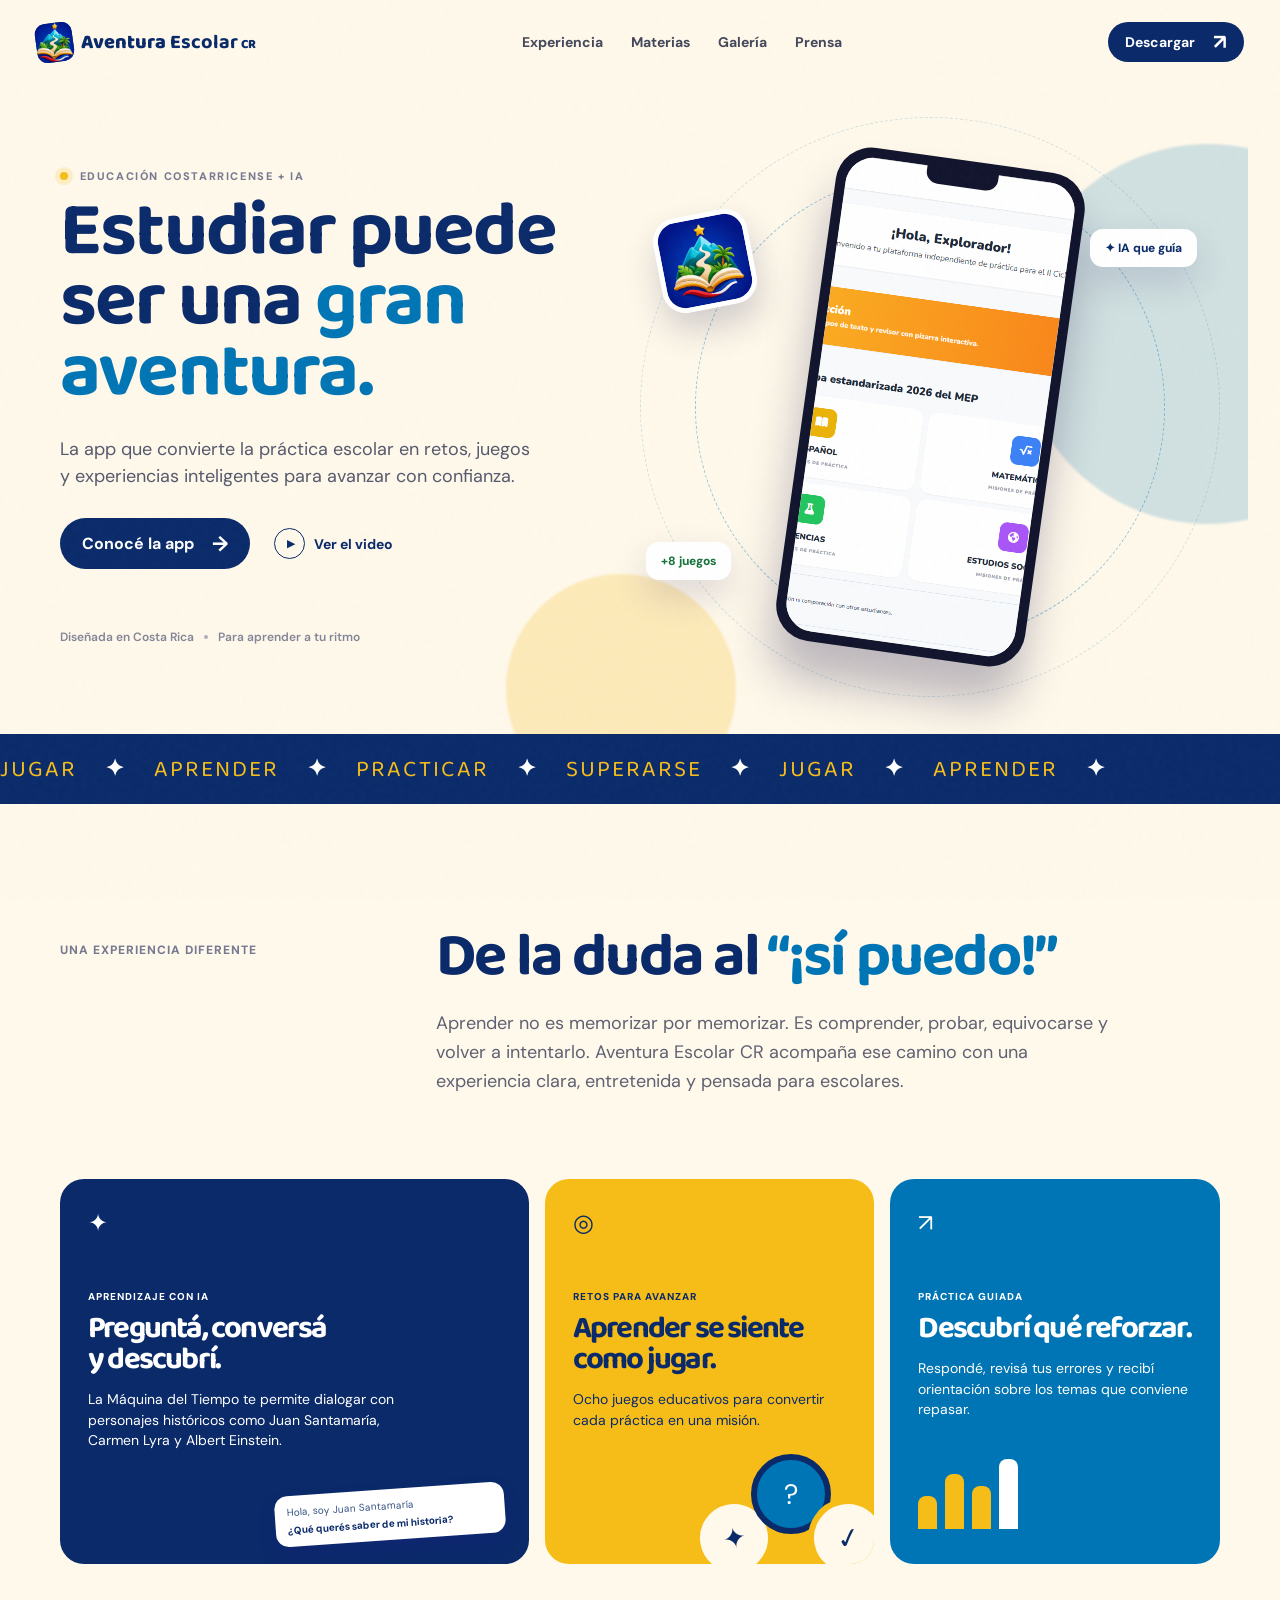
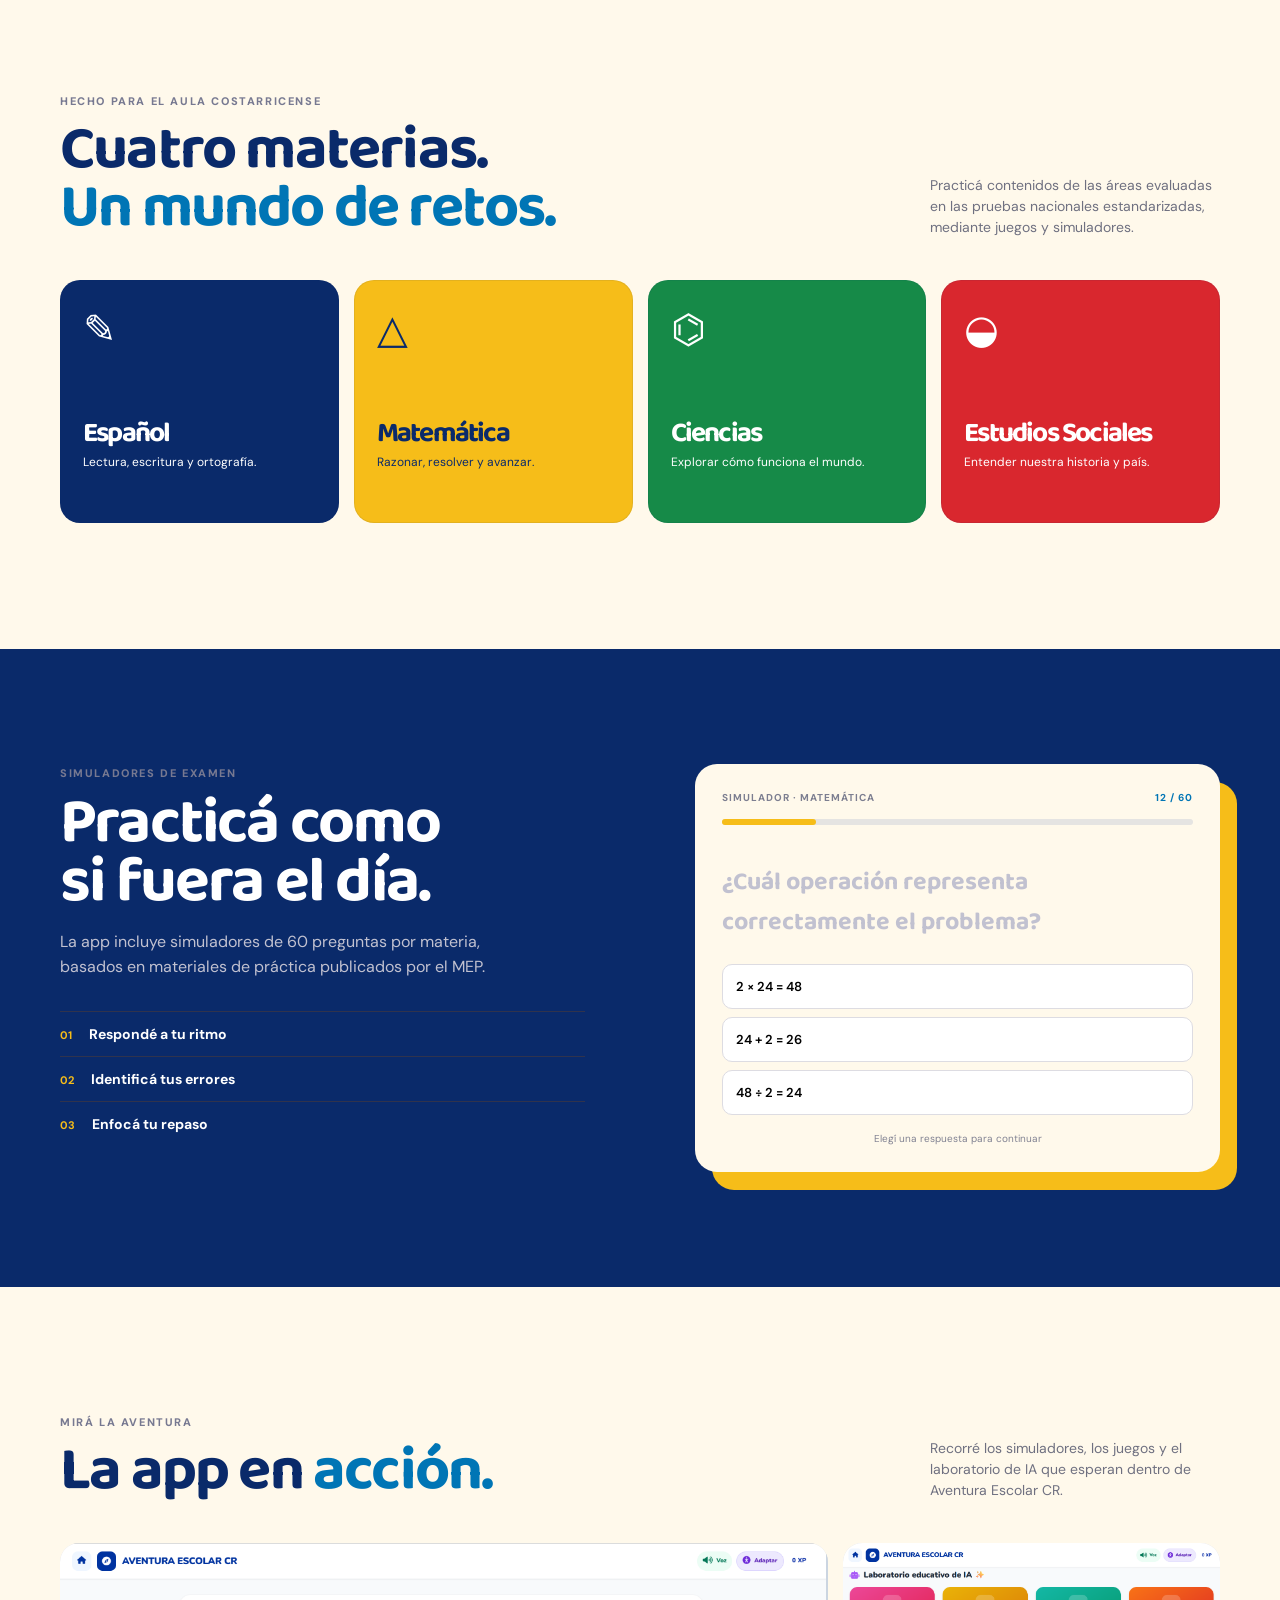
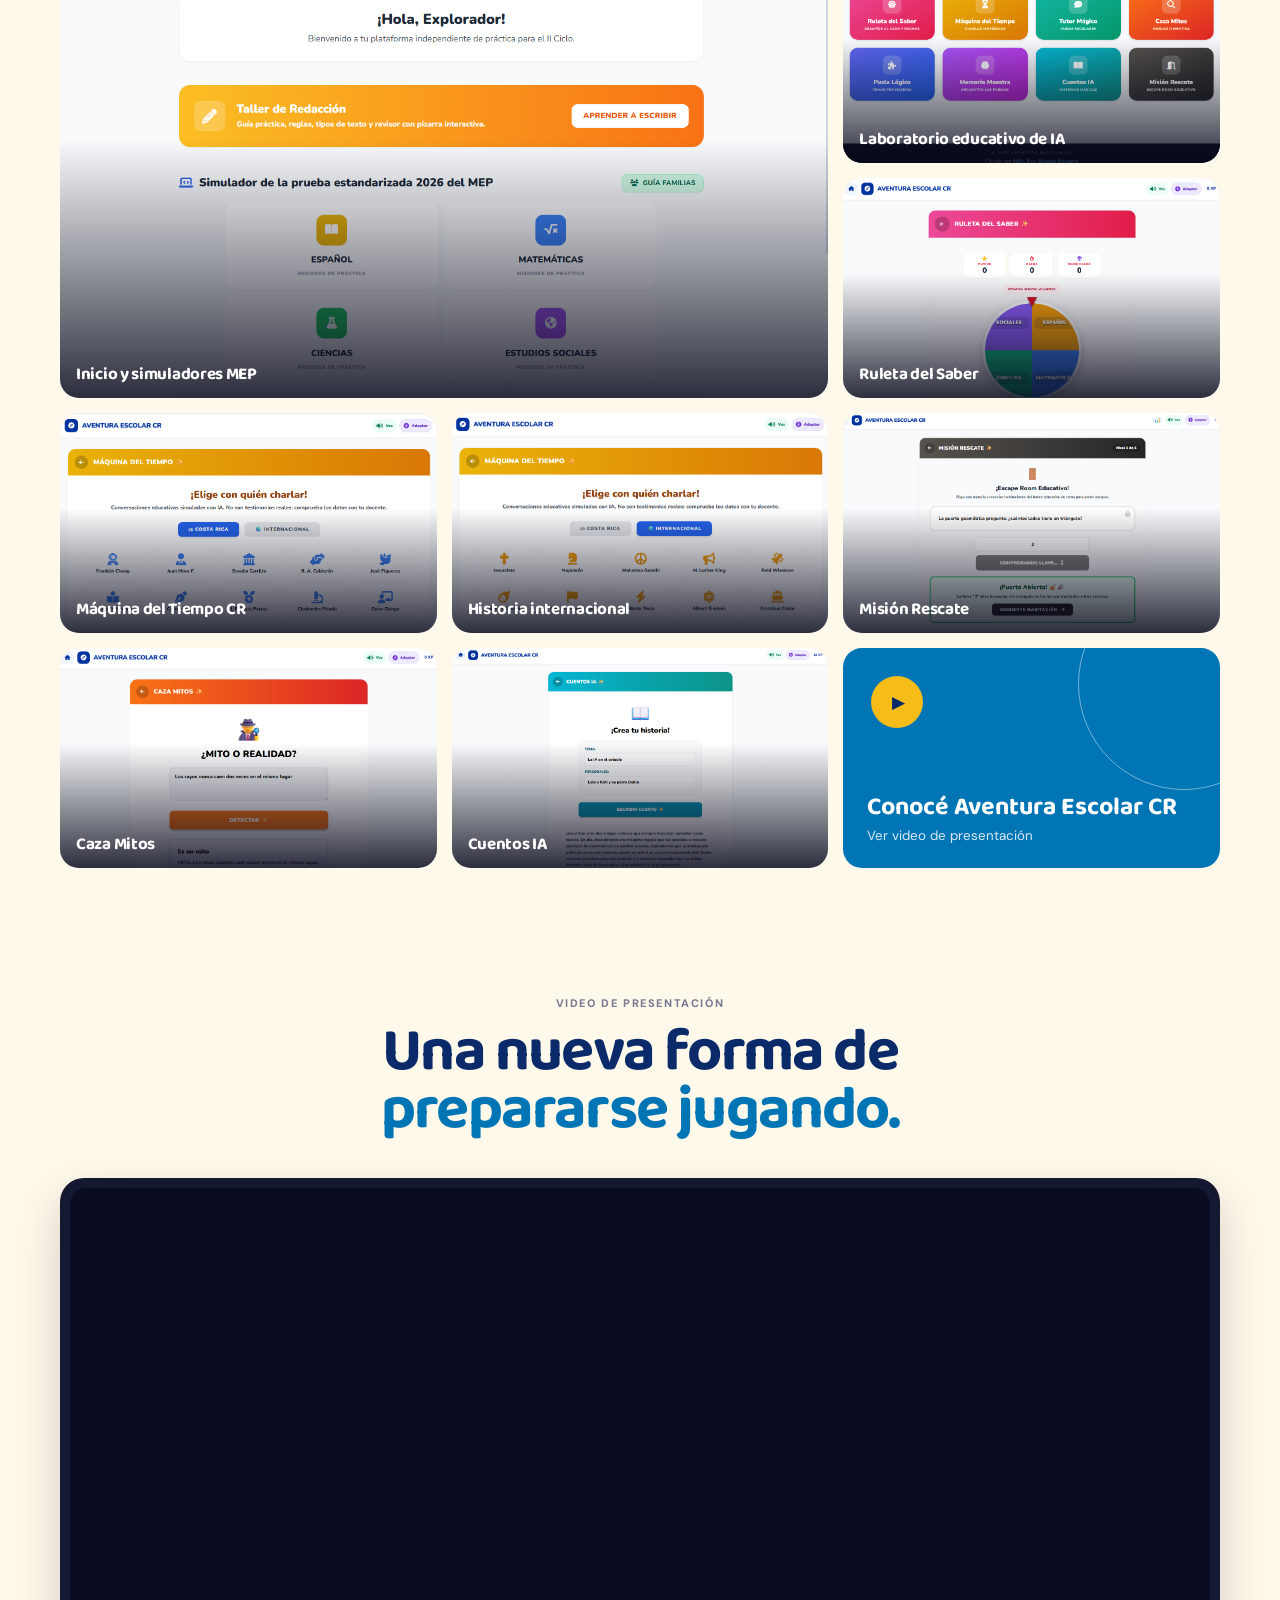
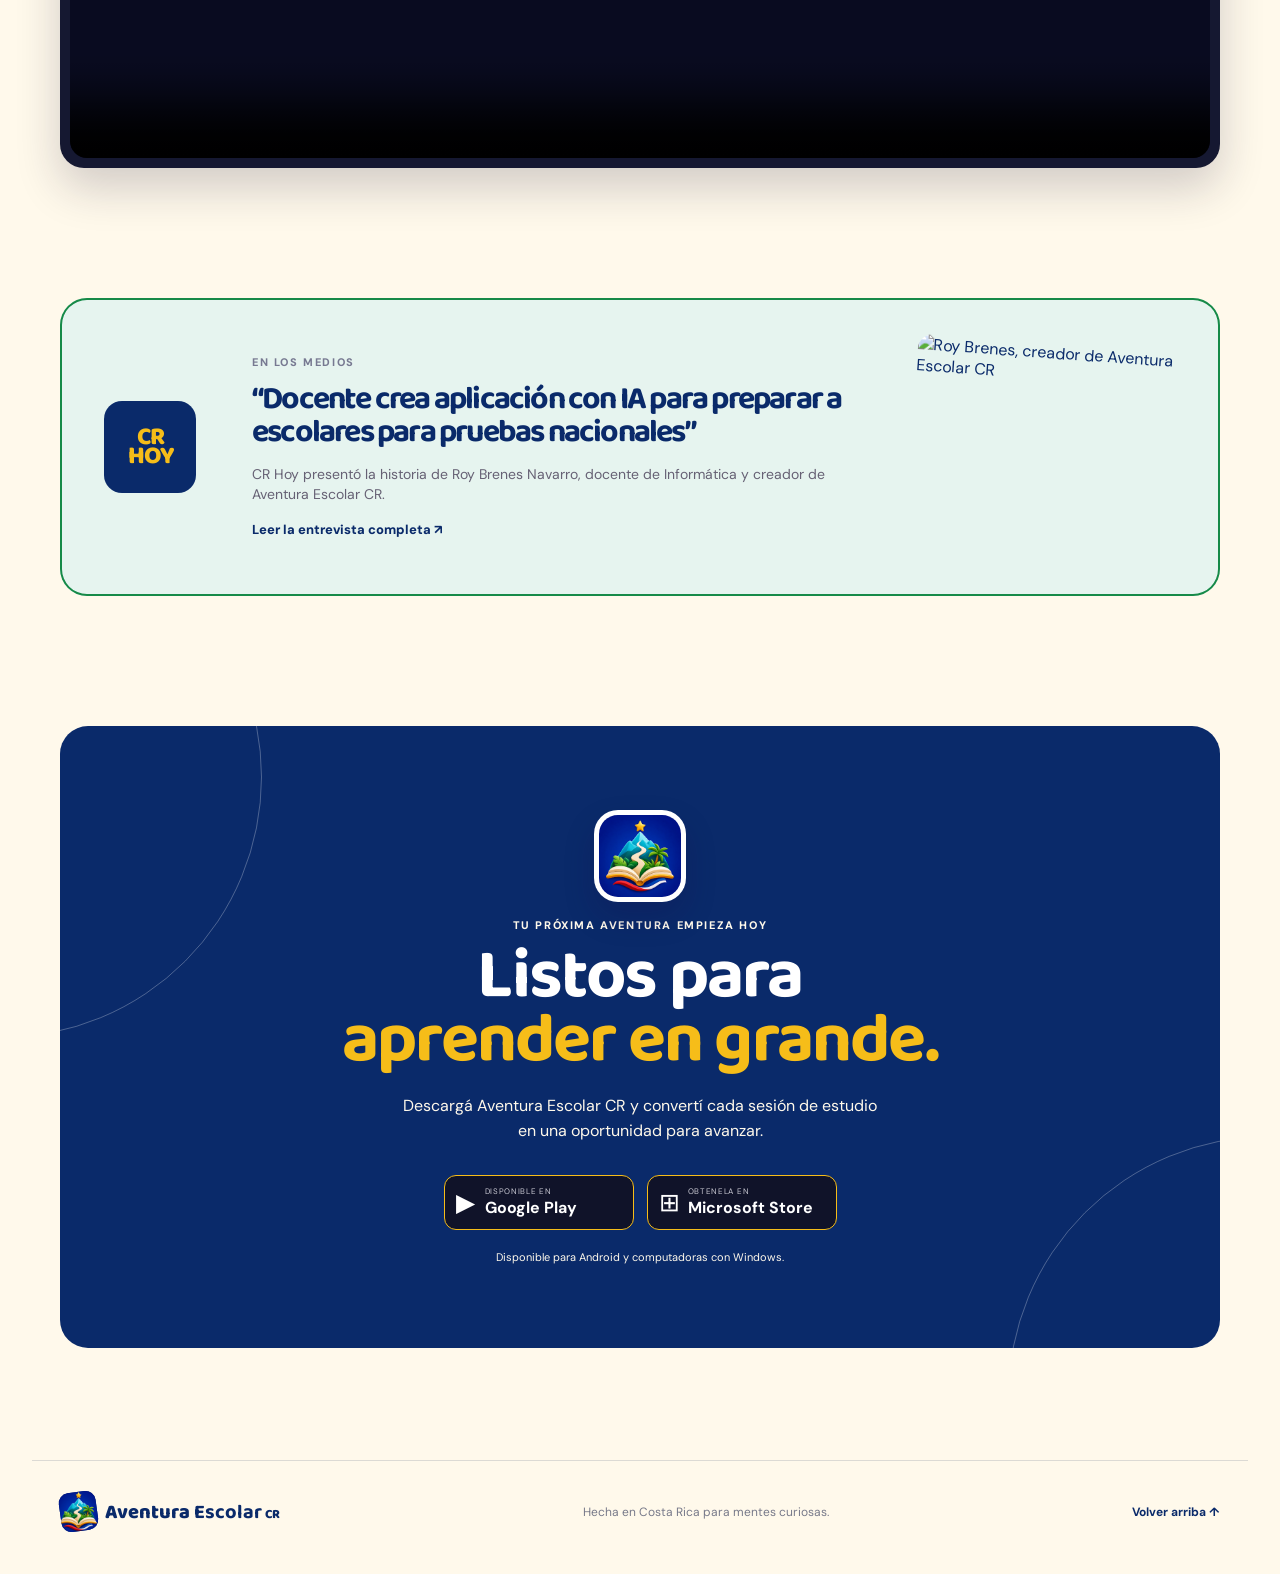
==== index.html @ 4300de04 "Publish site from repository root" ====
<!doctype html>
<html lang="es">
<head>
  <meta charset="UTF-8" />
  <meta name="viewport" content="width=device-width, initial-scale=1.0" />
  <meta name="theme-color" content="#080b20" />
  <meta name="description" content="Aventura Escolar CR: juegos, simuladores e inteligencia artificial para aprender y prepararse para las pruebas nacionales." />
  <meta name="robots" content="index, follow, max-image-preview:large" />
  <link rel="canonical" href="https://aventuraapp.github.io/Aventura-Escolar-CR/" />
  <meta property="og:type" content="website" />
  <meta property="og:url" content="https://aventuraapp.github.io/Aventura-Escolar-CR/" />
  <meta property="og:title" content="Aventura Escolar CR | Aprende. Juega. Avanza." />
  <meta property="og:description" content="Juegos, simuladores e inteligencia artificial para aprender a tu ritmo." />
  <meta property="og:image" content="https://aventuraapp.github.io/Aventura-Escolar-CR/assets/brand/logo-oficial.jpeg" />
  <meta name="twitter:card" content="summary_large_image" />
  <meta name="twitter:title" content="Aventura Escolar CR | Aprende. Juega. Avanza." />
  <meta name="twitter:description" content="Juegos, simuladores e inteligencia artificial para aprender a tu ritmo." />
  <meta name="twitter:image" content="https://aventuraapp.github.io/Aventura-Escolar-CR/assets/brand/logo-oficial.jpeg" />
  <title>Aventura Escolar CR | Aprende. Juega. Avanza.</title>
  <link rel="preconnect" href="https://fonts.googleapis.com" />
  <link rel="preconnect" href="https://fonts.gstatic.com" crossorigin />
  <link href="https://fonts.googleapis.com/css2?family=Baloo+2:wght@500;600;700;800&family=DM+Sans:wght@400;500;600;700&display=swap" rel="stylesheet" />
  <link rel="stylesheet" href="styles.css" />
  <link rel="stylesheet" href="screenshots.css" />
  <link rel="stylesheet" href="brand.css" />
  <link rel="stylesheet" href="palette.css" />
  <link rel="icon" type="image/webp" href="assets/brand/logo-mark.webp" />
  <script type="application/ld+json">
    {"@context":"https://schema.org","@type":"SoftwareApplication","name":"Aventura Escolar CR","url":"https://aventuraapp.github.io/Aventura-Escolar-CR/","applicationCategory":"EducationalApplication","operatingSystem":"Android, Windows","description":"Aplicación educativa costarricense con juegos, simuladores e inteligencia artificial para practicar contenidos escolares.","image":"https://aventuraapp.github.io/Aventura-Escolar-CR/assets/brand/logo-oficial.jpeg","downloadUrl":["https://play.google.com/store/apps/details?id=com.roybrenes.aventuraescolarcr&pcampaignid=web_share","https://apps.microsoft.com/detail/9NPBS3L33JNR?hl=es-cr&gl=CR&ocid=pdpshare"],"creator":{"@type":"Person","name":"Roy Brenes Navarro"}}
  </script>
</head>
<body>
  <div class="noise"></div>
  <header class="site-header">
    <a class="brand" href="#inicio" aria-label="Aventura Escolar CR, inicio">
      <span class="brand-mark"><img src="assets/brand/logo-mark.webp" alt=""></span><span>Aventura <b>Escolar</b><i>CR</i></span>
    </a>
    <nav aria-label="Navegación principal">
      <a href="#como-funciona">Experiencia</a>
      <a href="#materias">Materias</a>
      <a href="#galeria">Galería</a>
      <a href="#prensa">Prensa</a>
    </nav>
    <a class="button button-small" href="#descargar">Descargar <span>↗</span></a>
  </header>

  <main id="inicio">
    <section class="hero section-shell">
      <div class="aurora aurora-one"></div><div class="aurora aurora-two"></div>
      <div class="hero-copy">
        <p class="eyebrow"><span class="pulse"></span> EDUCACIÓN COSTARRICENSE + IA</p>
        <h1>Estudiar puede ser una <em>gran aventura.</em></h1>
        <p class="hero-lede">La app que convierte la práctica escolar en retos, juegos y experiencias inteligentes para avanzar con confianza.</p>
        <div class="hero-actions">
          <a class="button" href="#descargar">Conocé la app <span>→</span></a>
          <a class="play-link" href="#video"><span class="play-icon">▶</span> Ver el video</a>
        </div>
        <div class="trust-row"><span>Diseñada en Costa Rica</span><span></span><span>Para aprender a tu ritmo</span></div>
      </div>
      <div class="hero-device" aria-label="Vista previa de la aplicación">
        <div class="orbit orbit-a"></div><div class="orbit orbit-b"></div>
        <img class="hero-emblem" src="assets/brand/logo-mark.webp" alt="Logo de Aventura Escolar CR" />
        <div class="phone">
          <div class="camera"></div>
          <div class="screen screen-shot"><img src="assets/screenshots/inicio-app.png" alt="Pantalla de inicio real de Aventura Escolar CR"></div>
        </div>
        <div class="float-chip chip-one">✦ IA que guía</div>
        <div class="float-chip chip-two">+8 juegos</div>
      </div>
    </section>

    <section class="ticker" aria-label="Temas destacados"><div><span>JUGAR</span><b>✦</b><span>APRENDER</span><b>✦</b><span>PRACTICAR</span><b>✦</b><span>SUPERARSE</span><b>✦</b><span>JUGAR</span><b>✦</b><span>APRENDER</span><b>✦</b></div></section>

    <section class="intro section-shell" id="como-funciona">
      <div class="intro-label">UNA EXPERIENCIA DIFERENTE</div>
      <div><h2>De la duda al <em>“¡sí puedo!”</em></h2><p>Aprender no es memorizar por memorizar. Es comprender, probar, equivocarse y volver a intentarlo. Aventura Escolar CR acompaña ese camino con una experiencia clara, entretenida y pensada para escolares.</p></div>
    </section>

    <section class="feature-grid section-shell">
      <article class="feature feature-wide feature-purple"><span class="feature-icon">✦</span><p class="card-kicker">APRENDIZAJE CON IA</p><h3>Preguntá, conversá<br>y descubrí.</h3><p>La Máquina del Tiempo te permite dialogar con personajes históricos como Juan Santamaría, Carmen Lyra y Albert Einstein.</p><div class="chat-demo"><span>Hola, soy Juan Santamaría</span><b>¿Qué querés saber de mi historia?</b></div></article>
      <article class="feature feature-lime"><span class="feature-icon">◎</span><p class="card-kicker">RETOS PARA AVANZAR</p><h3>Aprender se siente como jugar.</h3><p>Ocho juegos educativos para convertir cada práctica en una misión.</p><div class="coin-stack"><i>✦</i><i>?</i><i>✓</i></div></article>
      <article class="feature feature-blue"><span class="feature-icon">↗</span><p class="card-kicker">PRÁCTICA GUIADA</p><h3>Descubrí qué reforzar.</h3><p>Respondé, revisá tus errores y recibí orientación sobre los temas que conviene repasar.</p><div class="bars"><i></i><i></i><i></i><i></i></div></article>
    </section>

    <section class="subjects section-shell" id="materias">
      <div class="section-head"><div><p class="eyebrow">HECHO PARA EL AULA COSTARRICENSE</p><h2>Cuatro materias.<br><em>Un mundo de retos.</em></h2></div><p>Practicá contenidos de las áreas evaluadas en las pruebas nacionales estandarizadas, mediante juegos y simuladores.</p></div>
      <div class="subject-grid">
        <article class="subject spanish"><span>✎</span><h3>Español</h3><p>Lectura, escritura y ortografía.</p></article>
        <article class="subject math"><span>△</span><h3>Matemática</h3><p>Razonar, resolver y avanzar.</p></article>
        <article class="subject science"><span>⌬</span><h3>Ciencias</h3><p>Explorar cómo funciona el mundo.</p></article>
        <article class="subject social"><span>◒</span><h3>Estudios Sociales</h3><p>Entender nuestra historia y país.</p></article>
      </div>
    </section>

    <section class="simulator-section">
      <div class="section-shell simulator-layout"><div><p class="eyebrow">SIMULADORES DE EXAMEN</p><h2>Practicá como<br>si fuera el día.</h2><p>La app incluye simuladores de 60 preguntas por materia, basados en materiales de práctica publicados por el MEP.</p><ul><li><span>01</span> Respondé a tu ritmo</li><li><span>02</span> Identificá tus errores</li><li><span>03</span> Enfocá tu repaso</li></ul></div><div class="quiz-card"><div class="quiz-top"><span>SIMULADOR · MATEMÁTICA</span><b>12 / 60</b></div><div class="quiz-progress"><i></i></div><p>¿Cuál operación representa correctamente el problema?</p><button>2 × 24 = 48</button><button>24 + 2 = 26</button><button>48 ÷ 2 = 24</button><small>Elegí una respuesta para continuar</small></div></div>
    </section>

    <section class="gallery section-shell" id="galeria">
      <div class="section-head"><div><p class="eyebrow">MIRÁ LA AVENTURA</p><h2>La app en <em>acción.</em></h2></div><p>Recorré los simuladores, los juegos y el laboratorio de IA que esperan dentro de Aventura Escolar CR.</p></div>
      <div class="gallery-grid">
        <button class="gallery-item gallery-lead" data-src="assets/screenshots/inicio-app.png" aria-label="Ampliar pantalla de inicio"><img src="assets/screenshots/inicio-app.png" alt="Inicio de Aventura Escolar CR"><b>Inicio y simuladores MEP</b></button>
        <button class="gallery-item" data-src="assets/screenshots/laboratorio-ia.png" aria-label="Ampliar laboratorio de IA"><img src="assets/screenshots/laboratorio-ia.png" alt="Laboratorio educativo de IA"><b>Laboratorio educativo de IA</b></button>
        <button class="gallery-item" data-src="assets/screenshots/ruleta-saber.png" aria-label="Ampliar Ruleta del Saber"><img src="assets/screenshots/ruleta-saber.png" alt="Juego Ruleta del Saber"><b>Ruleta del Saber</b></button>
        <button class="gallery-item" data-src="assets/screenshots/maquina-tiempo-cr.png" aria-label="Ampliar Máquina del Tiempo Costa Rica"><img src="assets/screenshots/maquina-tiempo-cr.png" alt="Máquina del Tiempo con figuras costarricenses"><b>Máquina del Tiempo CR</b></button>
        <button class="gallery-item" data-src="assets/screenshots/maquina-tiempo-int.png" aria-label="Ampliar Máquina del Tiempo internacional"><img src="assets/screenshots/maquina-tiempo-int.png" alt="Máquina del Tiempo con personajes internacionales"><b>Historia internacional</b></button>
        <button class="gallery-item" data-src="assets/screenshots/mision-rescate.png" aria-label="Ampliar Misión Rescate"><img src="assets/screenshots/mision-rescate.png" alt="Juego Misión Rescate"><b>Misión Rescate</b></button>
        <button class="gallery-item" data-src="assets/screenshots/caza-mitos.png" aria-label="Ampliar Caza Mitos"><img src="assets/screenshots/caza-mitos.png" alt="Juego Caza Mitos"><b>Caza Mitos</b></button>
        <button class="gallery-item" data-src="assets/screenshots/cuentos-ia.png" aria-label="Ampliar Cuentos IA"><img src="assets/screenshots/cuentos-ia.png" alt="Actividad Cuentos IA"><b>Cuentos IA</b></button>
        <a class="gallery-video" href="#video"><span>▶</span><b>Conocé Aventura Escolar CR</b><small>Ver video de presentación</small></a>
      </div>
    </section>

    <section class="video-section section-shell" id="video"><div class="video-heading"><p class="eyebrow">VIDEO DE PRESENTACIÓN</p><h2>Una nueva forma de<br><em>prepararse jugando.</em></h2></div><div class="video-wrap"><video controls preload="metadata" poster="https://images.hoy.cr/cdn-cgi/image/width=1200,quality=90,format=auto/wp-content/uploads/2026/10/Aventura-Escolar-CR.jpeg"><source src="assets/aventura-escolar-cr.mp4" type="video/mp4">Tu navegador no admite reproducción de video.</video></div></section>

    <section class="press section-shell" id="prensa"><div class="press-card"><div class="press-mark">CR<br>HOY</div><div><p class="eyebrow">EN LOS MEDIOS</p><h2>“Docente crea aplicación con IA para preparar a escolares para pruebas nacionales”</h2><p>CR Hoy presentó la historia de Roy Brenes Navarro, docente de Informática y creador de Aventura Escolar CR.</p><a href="https://crhoy.com/nacionales/docente-crea-aplicacion-con-ia-para-preparar-a-escolares-para-pruebas-nacionales/" target="_blank" rel="noopener">Leer la entrevista completa <span>↗</span></a></div><div class="press-photo"><img src="https://images.hoy.cr/cdn-cgi/image/width=800,quality=85,format=auto/wp-content/uploads/2026/10/Roy-Brenes-Aventura-Escolar-CR.jpeg" alt="Roy Brenes, creador de Aventura Escolar CR" loading="lazy"></div></div></section>

    <section class="download section-shell" id="descargar"><div class="download-inner"><div class="download-glow"></div><img class="download-emblem" src="assets/brand/logo-mark.webp" alt="Logo de Aventura Escolar CR"><p class="eyebrow">TU PRÓXIMA AVENTURA EMPIEZA HOY</p><h2>Listos para<br><em>aprender en grande.</em></h2><p>Descargá Aventura Escolar CR y convertí cada sesión de estudio en una oportunidad para avanzar.</p><div class="store-links"><a class="store-button" href="https://play.google.com/store/apps/details?id=com.roybrenes.aventuraescolarcr&pcampaignid=web_share" target="_blank" rel="noopener"><span>▶</span><small>DISPONIBLE EN</small><b>Google Play</b></a><a class="store-button" href="https://apps.microsoft.com/detail/9NPBS3L33JNR?hl=es-cr&gl=CR&ocid=pdpshare" target="_blank" rel="noopener"><span>⊞</span><small>OBTENELA EN</small><b>Microsoft Store</b></a></div><p class="trial-note">Disponible para Android y computadoras con Windows.</p></div></section>
  </main>
  <footer><a class="brand" href="#inicio"><span class="brand-mark"><img src="assets/brand/logo-mark.webp" alt=""></span><span>Aventura <b>Escolar</b><i>CR</i></span></a><p>Hecha en Costa Rica para mentes curiosas.</p><a href="#inicio">Volver arriba ↑</a></footer>
  <div class="lightbox" aria-hidden="true"><button aria-label="Cerrar imagen">×</button><img src="" alt="Vista ampliada de Aventura Escolar CR"></div>
  <script src="script.js"></script>
</body>
</html>
---- styles.css ----
:root{--ink:#090b20;--cream:#f5f3ed;--lime:#c9ef43;--purple:#6b50ee;--blue:#3d9af3;--orange:#ff9466;--muted:#6b6f82}*{box-sizing:border-box}html{scroll-behavior:smooth}body{margin:0;background:var(--cream);color:var(--ink);font-family:'DM Sans',sans-serif}.noise{position:fixed;inset:0;opacity:.035;z-index:5;pointer-events:none;background-image:url("data:image/svg+xml,%3Csvg viewBox='0 0 180 180' xmlns='http://www.w3.org/2000/svg'%3E%3Cfilter id='n'%3E%3CfeTurbulence type='fractalNoise' baseFrequency='.9' numOctaves='3' stitchTiles='stitch'/%3E%3C/filter%3E%3Crect width='100%25' height='100%25' filter='url(%23n)' opacity='.8'/%3E%3C/svg%3E")}.section-shell{max-width:1216px;margin:0 auto;padding-left:28px;padding-right:28px}.site-header{height:84px;display:flex;align-items:center;justify-content:space-between;max-width:1340px;padding:0 36px;margin:auto;position:relative;z-index:10}.site-header.scrolled{position:sticky;top:0;background:rgba(245,243,237,.85);backdrop-filter:blur(16px)}.brand{color:var(--ink);font-family:'Baloo 2',sans-serif;font-size:20px;font-weight:800;text-decoration:none;line-height:.8;display:flex;align-items:center;gap:8px}.brand b{color:var(--purple)}.brand i{font-style:normal;color:#8aaf12;font-size:13px;margin-left:3px}.brand-mark{align-items:center;background:var(--purple);border-radius:10px;color:var(--lime);display:inline-flex;font-size:23px;height:39px;justify-content:center;transform:rotate(-8deg);width:37px}.site-header nav{display:flex;gap:28px}.site-header nav a{color:#45485b;font-size:14px;font-weight:700;text-decoration:none}.button{background:var(--ink);border-radius:999px;color:#fff;display:inline-flex;gap:18px;align-items:center;padding:15px 22px;text-decoration:none;font-weight:700;transition:transform .2s,background .2s}.button:hover{transform:translateY(-2px);background:var(--purple)}.button span{font-size:21px;line-height:10px}.button-small{font-size:14px;padding:11px 17px}.hero{min-height:650px;overflow:hidden;position:relative;display:grid;grid-template-columns:1fr 1fr;align-items:center;padding-top:50px;padding-bottom:54px}.hero-copy{position:relative;z-index:2}.eyebrow{color:#777991;font-size:11px;font-weight:800;letter-spacing:1.6px;margin:0 0 14px}.pulse{width:8px;height:8px;border-radius:20px;display:inline-block;background:var(--purple);margin:0 7px 0 0;box-shadow:0 0 0 5px rgba(107,80,238,.12)}h1,h2,h3{font-family:'Baloo 2',sans-serif;margin:0;letter-spacing:-1.8px}h1{font-size:clamp(54px,6vw,82px);line-height:.92;max-width:650px}h1 em,h2 em{font-style:normal;color:var(--purple)}.hero-lede{font-size:18px;line-height:1.55;max-width:480px;color:#55596c;margin:27px 0}.hero-actions{display:flex;align-items:center;gap:24px}.play-link{color:var(--ink);font-size:14px;font-weight:700;text-decoration:none;display:flex;align-items:center;gap:9px}.play-icon{border:1.5px solid var(--ink);width:31px;height:31px;border-radius:50%;display:grid;place-items:center;font-size:10px;padding-left:2px}.trust-row{display:flex;align-items:center;gap:10px;color:#838597;font-size:12px;font-weight:600;margin-top:60px}.trust-row span:nth-child(2){width:4px;height:4px;background:#b0b0b8;border-radius:20px}.hero-device{height:510px;position:relative;display:flex;align-items:center;justify-content:center}.phone{border-radius:36px;padding:10px;background:#11142c;box-shadow:0 38px 45px rgba(22,18,72,.28);height:498px;width:251px;position:relative;transform:rotate(8deg);z-index:2}.camera{width:72px;height:18px;border-radius:0 0 12px 12px;background:#11142c;position:absolute;top:9px;left:89px;z-index:3}.screen{border-radius:28px;overflow:hidden;background:#f6f2ea;height:100%;padding:30px 13px 11px}.screen-top{font-family:'Baloo 2';font-weight:700;display:flex;justify-content:space-between;font-size:16px}.welcome-card{height:163px;background:linear-gradient(135deg,#a18bff,#7058f6);border-radius:18px;color:white;margin-top:17px;padding:16px;position:relative;overflow:hidden}.welcome-card:before{content:'';position:absolute;width:140px;height:140px;border-radius:50%;background:#c9ef43;right:-43px;bottom:-40px;opacity:.95}.welcome-card small{font-weight:bold;font-size:8px;letter-spacing:1px;display:block}.welcome-card strong{font-family:'Baloo 2';font-size:25px;display:block;line-height:1;margin-top:12px;position:relative}.welcome-card span{font-size:10px;position:relative;display:block;margin-top:8px;width:95px}.tiny-sun{position:absolute;right:13px;top:13px;color:#ffed50;font-size:27px}.screen-grid{display:grid;grid-template-columns:1fr 1fr;gap:8px;margin:13px 0}.screen-grid div{background:#fff;border-radius:12px;padding:8px;display:flex;align-items:center;gap:7px;font-size:8px;font-weight:bold}.screen-grid b{background:#ecf7d0;color:#5d7d07;border-radius:7px;font-size:15px;padding:3px 6px}.progress-card{background:#fff0e6;border-radius:12px;padding:9px;font-size:9px;font-weight:bold}.progress-card div{height:6px;background:#f0d8ca;border-radius:20px;margin:6px 0}.progress-card i{display:block;width:62%;height:100%;border-radius:20px;background:var(--orange)}.progress-card small{font-size:7px;color:#8a7a71}.orbit{position:absolute;border:1px dashed #b9afef;border-radius:50%;z-index:1}.orbit-a{height:470px;width:470px}.orbit-b{height:580px;width:580px;opacity:.45}.aurora{position:absolute;border-radius:50%;filter:blur(1px);pointer-events:none}.aurora-one{height:380px;width:380px;right:-150px;top:60px;background:#e7ddff}.aurora-two{width:230px;height:230px;bottom:-70px;left:39%;background:#dff3a0}.float-chip{position:absolute;background:#fff;border-radius:13px;padding:11px 15px;font-weight:800;font-size:12px;box-shadow:0 15px 35px rgba(45,36,104,.16);z-index:4}.chip-one{right:4%;top:15%;color:var(--purple)}.chip-two{left:1%;bottom:16%;color:#739207}.ticker{background:var(--ink);overflow:hidden;color:var(--lime);height:70px;display:flex;align-items:center}.ticker div{white-space:nowrap;animation:scroll 20s linear infinite;font-family:'Baloo 2';font-size:23px;letter-spacing:2px}.ticker b{color:#9786ff;padding:0 28px}@keyframes scroll{to{transform:translateX(-35%)}}.intro{display:grid;grid-template-columns:.6fr 1.4fr;gap:40px;padding-top:125px;padding-bottom:84px}.intro-label{font-size:12px;font-weight:800;letter-spacing:1px;color:#777991;padding-top:13px}.intro h2,.section-head h2,.video-heading h2{font-size:clamp(40px,5vw,61px);line-height:.95}.intro p{max-width:690px;font-size:18px;line-height:1.6;color:#5f6172;margin:22px 0 0}.feature-grid{display:grid;grid-template-columns:1.28fr .9fr .9fr;gap:16px;padding-bottom:130px}.feature{border-radius:24px;min-height:385px;padding:28px;position:relative;overflow:hidden}.feature-purple{background:#775df3;color:white}.feature-lime{background:var(--lime)}.feature-blue{background:#d5ecff}.feature-icon{font-size:24px;display:block;margin-bottom:52px}.card-kicker{font-size:10px;letter-spacing:1px;font-weight:800;margin:0 0 10px}.feature h3{font-size:31px;line-height:1}.feature>p:last-of-type{font-size:14px;line-height:1.45;max-width:320px;position:relative;z-index:1}.chat-demo{background:white;border-radius:13px;color:#4a3cc2;padding:10px 12px;position:absolute;right:24px;bottom:24px;width:230px;box-shadow:0 10px 18px rgba(42,24,138,.2);transform:rotate(-4deg);font-size:10px}.chat-demo span{display:block;color:#8883af;margin-bottom:5px}.coin-stack{position:absolute;bottom:-14px;right:-14px}.coin-stack i{display:inline-grid;place-items:center;width:80px;height:80px;border-radius:50%;background:#fff6d6;border:6px solid #f2c850;font-style:normal;font-size:28px;color:#ad8210;margin-left:-23px;transform:rotate(-12deg)}.coin-stack i:nth-child(2){background:#845dea;color:white;border-color:#5d3db9;transform:translateY(-44px)}.bars{height:72px;display:flex;gap:8px;align-items:end;position:absolute;bottom:35px}.bars i{display:block;width:19px;border-radius:8px 8px 0 0;background:#3b91df}.bars i:nth-child(1){height:33px}.bars i:nth-child(2){height:55px}.bars i:nth-child(3){height:43px}.bars i:nth-child(4){height:70px;background:#775df3}.subjects{padding-bottom:126px}.section-head{display:flex;justify-content:space-between;align-items:end;margin-bottom:42px}.section-head>p{width:290px;color:#6f7080;line-height:1.5;margin:0;font-size:14px}.subject-grid{display:grid;grid-template-columns:repeat(4,1fr);gap:15px}.subject{height:243px;border-radius:20px;padding:23px;transition:transform .2s}.subject:hover{transform:translateY(-6px)}.subject span{font-size:40px;display:block;margin-bottom:65px}.subject h3{font-size:28px;line-height:1}.subject p{font-size:12px;margin:6px 0}.spanish{background:#f7dbe7;color:#89385d}.math{background:#e6dcff;color:#543ab5}.science{background:#cdf0e9;color:#08796c}.social{background:#ffdfc5;color:#b45830}.simulator-section{padding:115px 0;background:var(--ink);color:white}.simulator-layout{display:grid;grid-template-columns:1fr 1fr;gap:110px;align-items:center}.simulator-layout h2{font-size:clamp(45px,5vw,64px);line-height:.93}.simulator-layout>div>p:not(.eyebrow){color:#c1c1d0;line-height:1.6;max-width:430px}.simulator-layout ul{list-style:none;padding:15px 0;margin:10px 0}.simulator-layout li{border-top:1px solid #30334d;padding:13px 0;font-size:14px;font-weight:bold}.simulator-layout li span{color:var(--lime);font-size:11px;margin-right:14px}.quiz-card{background:#faf9f5;color:var(--ink);padding:27px;border-radius:22px;box-shadow:17px 18px 0 #765ef4}.quiz-top{display:flex;justify-content:space-between;font-size:10px;font-weight:bold;color:#7c7e90;letter-spacing:1px}.quiz-top b{color:var(--purple)}.quiz-progress{height:6px;background:#e5e4e2;border-radius:10px;margin:15px 0 37px}.quiz-progress i{display:block;width:20%;height:100%;background:var(--purple);border-radius:10px}.quiz-card p{font-family:'Baloo 2';font-size:25px;font-weight:bold;line-height:1.05;margin:0 0 22px}.quiz-card button{display:block;border:1px solid #dddce2;background:white;border-radius:10px;width:100%;text-align:left;padding:13px;margin:8px 0;font:600 13px 'DM Sans';cursor:pointer}.quiz-card button:hover{border-color:var(--purple);color:var(--purple)}.quiz-card small{display:block;text-align:center;color:#818292;margin-top:17px;font-size:10px}.gallery{padding-top:128px;padding-bottom:128px}.gallery-grid{display:grid;grid-template-columns:1.1fr 1fr 1fr;grid-template-rows:220px 220px;gap:15px}.gallery-item,.gallery-video{border:0;border-radius:19px;overflow:hidden;cursor:pointer;padding:0;background:#ddd;position:relative;text-decoration:none}.gallery-item.tall{grid-row:span 2}.gallery-item img{height:100%;width:100%;object-fit:cover;transition:transform .4s}.gallery-item:hover img{transform:scale(1.05)}.gallery-video{background:linear-gradient(145deg,#7257f1,#a1b6ff);color:#fff;padding:24px;display:flex;flex-direction:column;justify-content:end}.gallery-video:before{content:'';position:absolute;width:210px;height:210px;border:1px solid rgba(255,255,255,.45);border-radius:50%;right:-70px;top:-70px}.gallery-video span{position:absolute;top:28px;left:28px;display:grid;place-items:center;width:52px;height:52px;background:var(--lime);border-radius:50%;color:var(--ink);font-size:17px;padding-left:3px}.gallery-video b{font-family:'Baloo 2';font-size:25px;line-height:1;position:relative}.gallery-video small{margin-top:7px;opacity:.85;position:relative}.video-section{padding-bottom:130px}.video-heading{text-align:center;margin-bottom:38px}.video-wrap{background:#151831;border-radius:24px;padding:10px;box-shadow:0 20px 45px rgba(28,26,54,.2)}video{display:block;width:100%;border-radius:17px;max-height:640px;background:#090b20}.press{padding-bottom:130px}.press-card{background:#ede6ff;border-radius:27px;padding:44px;display:grid;grid-template-columns:115px 1fr 265px;gap:33px;align-items:center;overflow:hidden}.press-mark{width:92px;height:92px;background:#27216b;border-radius:18px;display:grid;place-items:center;color:white;font-family:'Baloo 2';font-weight:800;font-size:25px;line-height:.75;letter-spacing:-1px;text-align:center}.press-card h2{font-size:32px;line-height:1.05;max-width:600px}.press-card p:not(.eyebrow){color:#666174;font-size:14px;line-height:1.45}.press-card a{color:#4430b5;text-decoration:none;font-size:13px;font-weight:800}.press-photo{height:210px;border-radius:16px;overflow:hidden;transform:rotate(4deg)}.press-photo img{width:100%;height:100%;object-fit:cover}.download{padding-bottom:112px}.download-inner{text-align:center;position:relative;overflow:hidden;padding:84px 28px;background:var(--purple);color:white;border-radius:28px}.download-inner:before,.download-inner:after{content:'';position:absolute;border:1px solid rgba(255,255,255,.27);border-radius:50%;width:520px;height:520px}.download-inner:before{left:-320px;top:-210px}.download-inner:after{right:-310px;bottom:-310px}.download-inner .eyebrow{color:#e2dcff;position:relative}.download-inner h2{font-size:clamp(47px,5.8vw,70px);line-height:.91;position:relative}.download-inner h2 em{color:var(--lime)}.download-inner>p:not(.eyebrow):not(.trial-note){position:relative;max-width:490px;margin:21px auto;color:#e7e3ff;line-height:1.55}.store-links{position:relative;display:flex;justify-content:center;gap:13px;margin-top:31px}.store-button{background:#101329;border:1px solid rgba(255,255,255,.23);color:#fff;border-radius:12px;width:190px;text-decoration:none;display:grid;grid-template-columns:29px 1fr;text-align:left;padding:10px 11px;transition:transform .2s}.store-button:hover{transform:translateY(-3px)}.store-button span{grid-row:span 2;font-size:25px;align-self:center}.store-button small{font-size:8px;letter-spacing:.7px;color:#c9c9d3}.store-button b{font-size:16px}.trial-note{position:relative;margin:20px 0 0;color:#ded8ff;font-size:11px}footer{max-width:1216px;margin:auto;border-top:1px solid #dcdad4;padding:31px 28px 42px;display:flex;justify-content:space-between;align-items:center;color:#777989;font-size:12px}footer a:last-child{color:var(--ink);font-weight:bold;text-decoration:none}.lightbox{position:fixed;z-index:20;inset:0;background:rgba(6,8,23,.83);display:none;place-items:center;padding:30px}.lightbox.open{display:grid}.lightbox img{max-width:90vw;max-height:86vh;border-radius:12px}.lightbox button{position:absolute;right:25px;top:18px;background:none;border:0;color:white;font-size:38px;cursor:pointer}
@media(max-width:800px){.site-header{padding:0 20px;height:70px}.site-header nav{display:none}.site-header .button-small{font-size:12px;padding:9px 13px}.hero{grid-template-columns:1fr;padding-top:45px}.hero-device{height:430px;margin-top:20px}.phone{transform:rotate(5deg) scale(.86)}.orbit-a{height:390px;width:390px}.orbit-b{height:470px;width:470px}.intro,.simulator-layout{grid-template-columns:1fr;gap:20px}.intro{padding-top:75px;padding-bottom:60px}.feature-grid{grid-template-columns:1fr;padding-bottom:80px}.feature{min-height:320px}.section-head{display:block}.section-head>p{margin-top:18px;width:auto}.subject-grid{grid-template-columns:1fr 1fr}.subject{height:190px}.subject span{margin-bottom:32px}.simulator-section{padding:75px 0}.simulator-layout{gap:48px}.gallery{padding-top:80px;padding-bottom:80px}.gallery-grid{grid-template-columns:1fr 1fr;grid-template-rows:190px 190px 190px}.gallery-item.tall{grid-row:span 2}.gallery-video{grid-column:span 2}.video-section{padding-bottom:80px}.press{padding-bottom:80px}.press-card{grid-template-columns:1fr;padding:29px;gap:19px}.press-mark{display:none}.press-photo{width:190px;height:170px}.store-links{flex-direction:column;align-items:center}footer{display:grid;gap:15px}.section-shell{padding-left:20px;padding-right:20px}}
---- screenshots.css ----
/* Capturas reales aportadas por Aventura Escolar CR */
.screen-shot { padding: 0; }
.screen-shot img { width: 100%; height: 100%; object-fit: cover; object-position: center top; }

.gallery-grid { grid-template-columns: repeat(3, 1fr); grid-template-rows: none; grid-auto-rows: 220px; }
.gallery-item.gallery-lead { grid-column: span 2; grid-row: span 2; }
.gallery-item::after { content: ''; position: absolute; inset: 43% 0 0; background: linear-gradient(transparent, rgba(5, 7, 24, .84)); pointer-events: none; }
.gallery-item b { position: absolute; z-index: 1; left: 16px; right: 16px; bottom: 14px; color: #fff; text-align: left; font: 700 17px/1.05 'Baloo 2', sans-serif; letter-spacing: -.3px; }
.gallery-item img { object-position: center top; }

@media (max-width: 800px) {
  .gallery-grid { grid-template-columns: 1fr 1fr; grid-template-rows: none; grid-auto-rows: 190px; }
  .gallery-item.gallery-lead { grid-column: span 2; grid-row: span 2; }
  .gallery-item b { font-size: 15px; }
}
---- brand.css ----
.brand-mark { overflow: hidden; padding: 0; background: #0d3faf; }
.brand-mark img { width: 100%; height: 100%; object-fit: cover; transform: rotate(8deg) scale(1.14); }
.hero-emblem { position: absolute; z-index: 3; width: 96px; height: 96px; object-fit: cover; border-radius: 24px; left: 3%; top: 12%; padding: 5px; background: #fff; box-shadow: 0 18px 34px rgba(32, 31, 80, .2); transform: rotate(-11deg); }
.download-emblem { position: relative; z-index: 1; width: 92px; height: 92px; border-radius: 24px; object-fit: cover; padding: 5px; background: #fff; box-shadow: 0 15px 30px rgba(20, 14, 75, .23); margin: 0 auto 16px; display: block; }

@media (max-width: 800px) {
  .hero-emblem { width: 72px; height: 72px; left: 2%; top: 8%; }
}
---- palette.css ----
/* Paleta oficial tomada del logo: azul, celeste, verde, amarillo, rojo y crema. */
:root {
  --ink: #0a2a6a;
  --cream: #fff9eb;
  --lime: #f6bd19;
  --purple: #1749ac;
  --blue: #0075b5;
  --orange: #d9272e;
  --muted: #355382;
}

body { color: var(--ink); }
.site-header.scrolled { background: rgba(255, 249, 235, .92); }
.brand b, .brand i { color: var(--ink); }
.brand-mark { background: var(--ink); }
.aurora-one { background: rgba(0, 117, 181, .18); }
.aurora-two { background: rgba(246, 189, 25, .24); }
.orbit { border-color: rgba(0, 117, 181, .4); }
.pulse { background: var(--lime); box-shadow: 0 0 0 5px rgba(246, 189, 25, .18); }
h1 em, h2 em { color: var(--blue); }
.button:hover { background: var(--blue); }
.chip-one { color: var(--ink); }.chip-two { color: #16733a; }

.feature-purple { background: var(--ink); }
.feature-lime { background: var(--lime); color: var(--ink); }
.feature-blue { background: var(--blue); color: #fff; }
.feature-blue .bars i { background: var(--lime); }.feature-blue .bars i:nth-child(4) { background: #fff; }
.chat-demo { color: var(--ink); }.chat-demo span { color: var(--muted); }
.coin-stack i { background: #fff9eb; border-color: var(--lime); color: var(--ink); }
.coin-stack i:nth-child(2) { background: var(--blue); border-color: var(--ink); }

.spanish { background: var(--ink); color: #fff; }
.math { background: var(--lime); color: var(--ink); }
.science { background: #168a48; color: #fff; }
.social { background: var(--orange); color: #fff; }
.subject { box-shadow: inset 0 0 0 1px rgba(10, 42, 106, .08); }

.simulator-section { background: var(--ink); }
.quiz-card { background: var(--cream); box-shadow: 17px 18px 0 var(--lime); }
.quiz-top b, .quiz-card button:hover { color: var(--blue); }
.quiz-card button:hover { border-color: var(--blue); }
.quiz-progress i { background: var(--lime); }

.gallery-video { background: var(--blue); }.gallery-video span { background: var(--lime); }
.press-card { background: #e6f4ef; box-shadow: inset 0 0 0 2px #168a48; }
.press-mark { background: var(--ink); color: var(--lime); }
.press-card a { color: var(--ink); }
.download-inner { background: var(--ink); }.download-inner h2 em { color: var(--lime); }
.download-inner .eyebrow, .download-inner>p:not(.eyebrow):not(.trial-note), .trial-note { color: #fff9eb; }
.store-button { border-color: var(--lime); }.store-button:hover { background: var(--blue); }
.ticker { background: var(--ink); color: var(--lime); }.ticker b { color: #fff; }

@media (max-width: 800px) { .site-header.scrolled { background: rgba(255, 249, 235, .96); } }
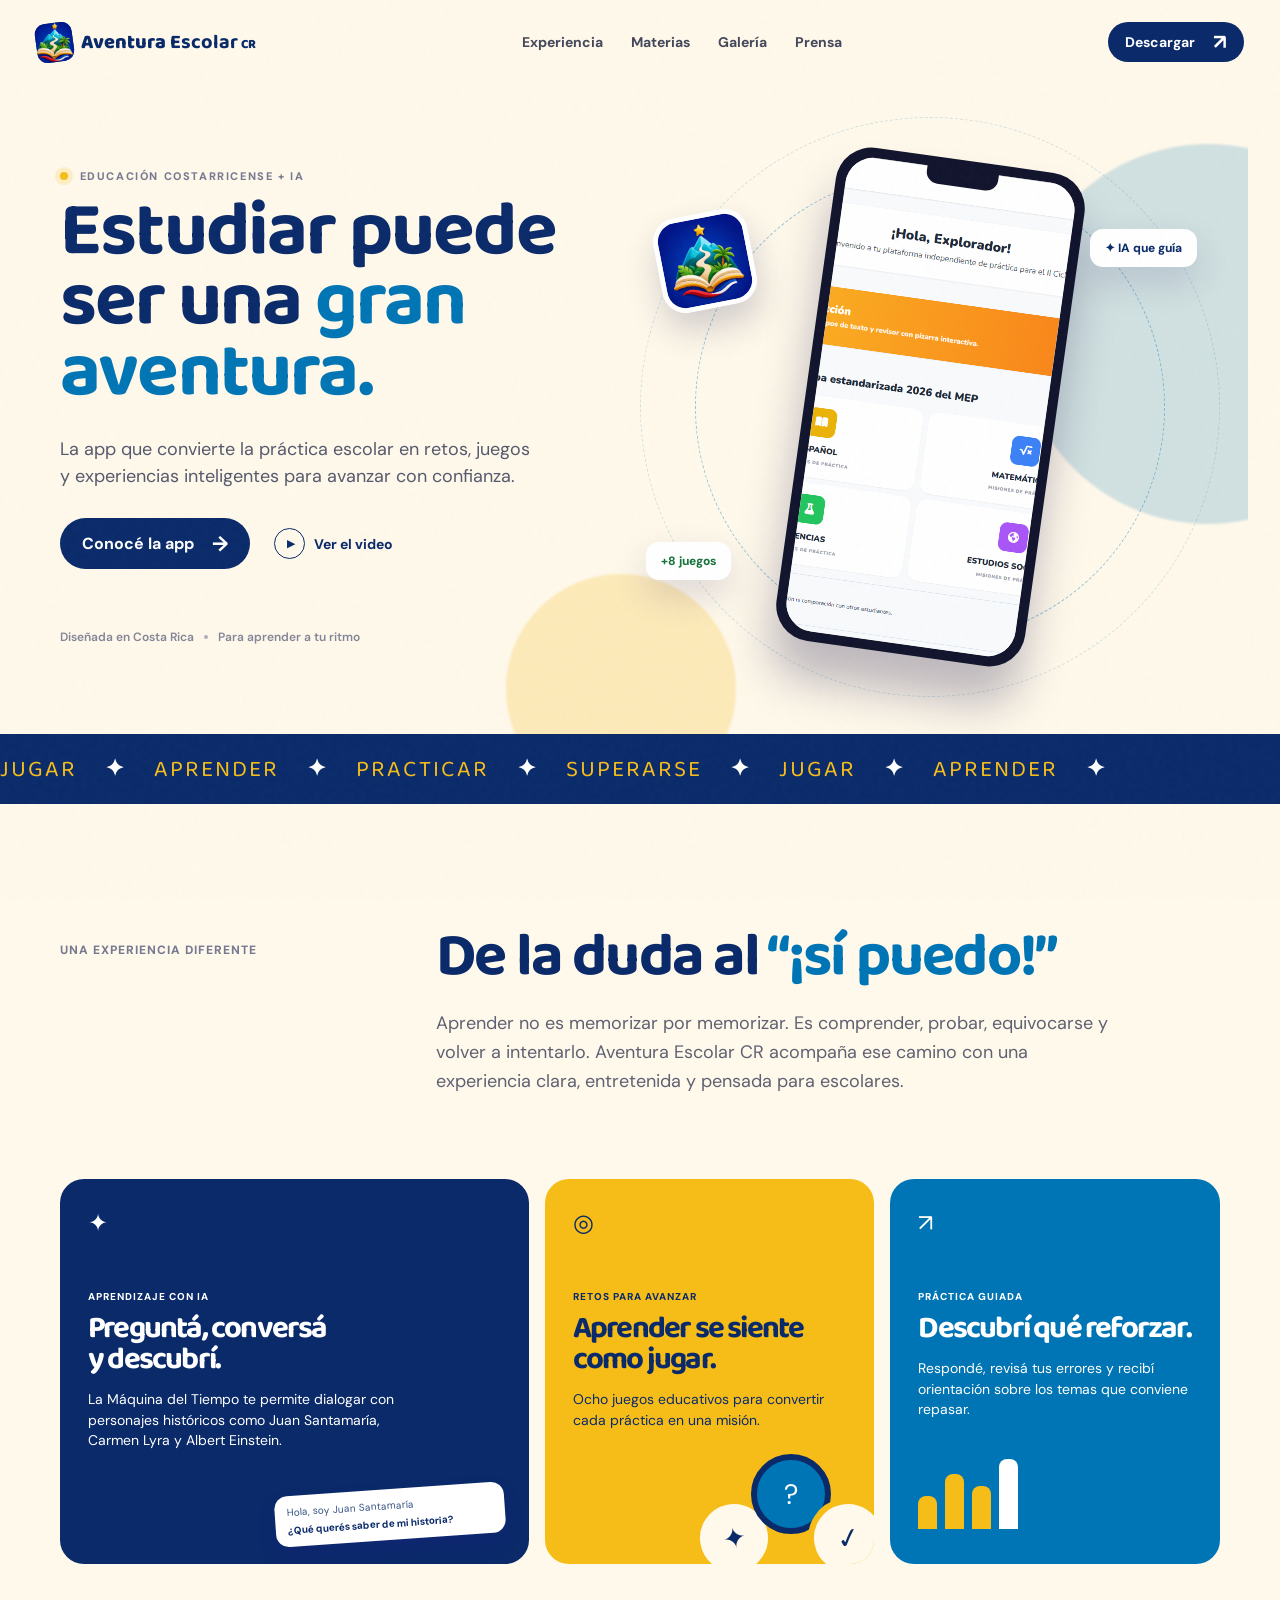
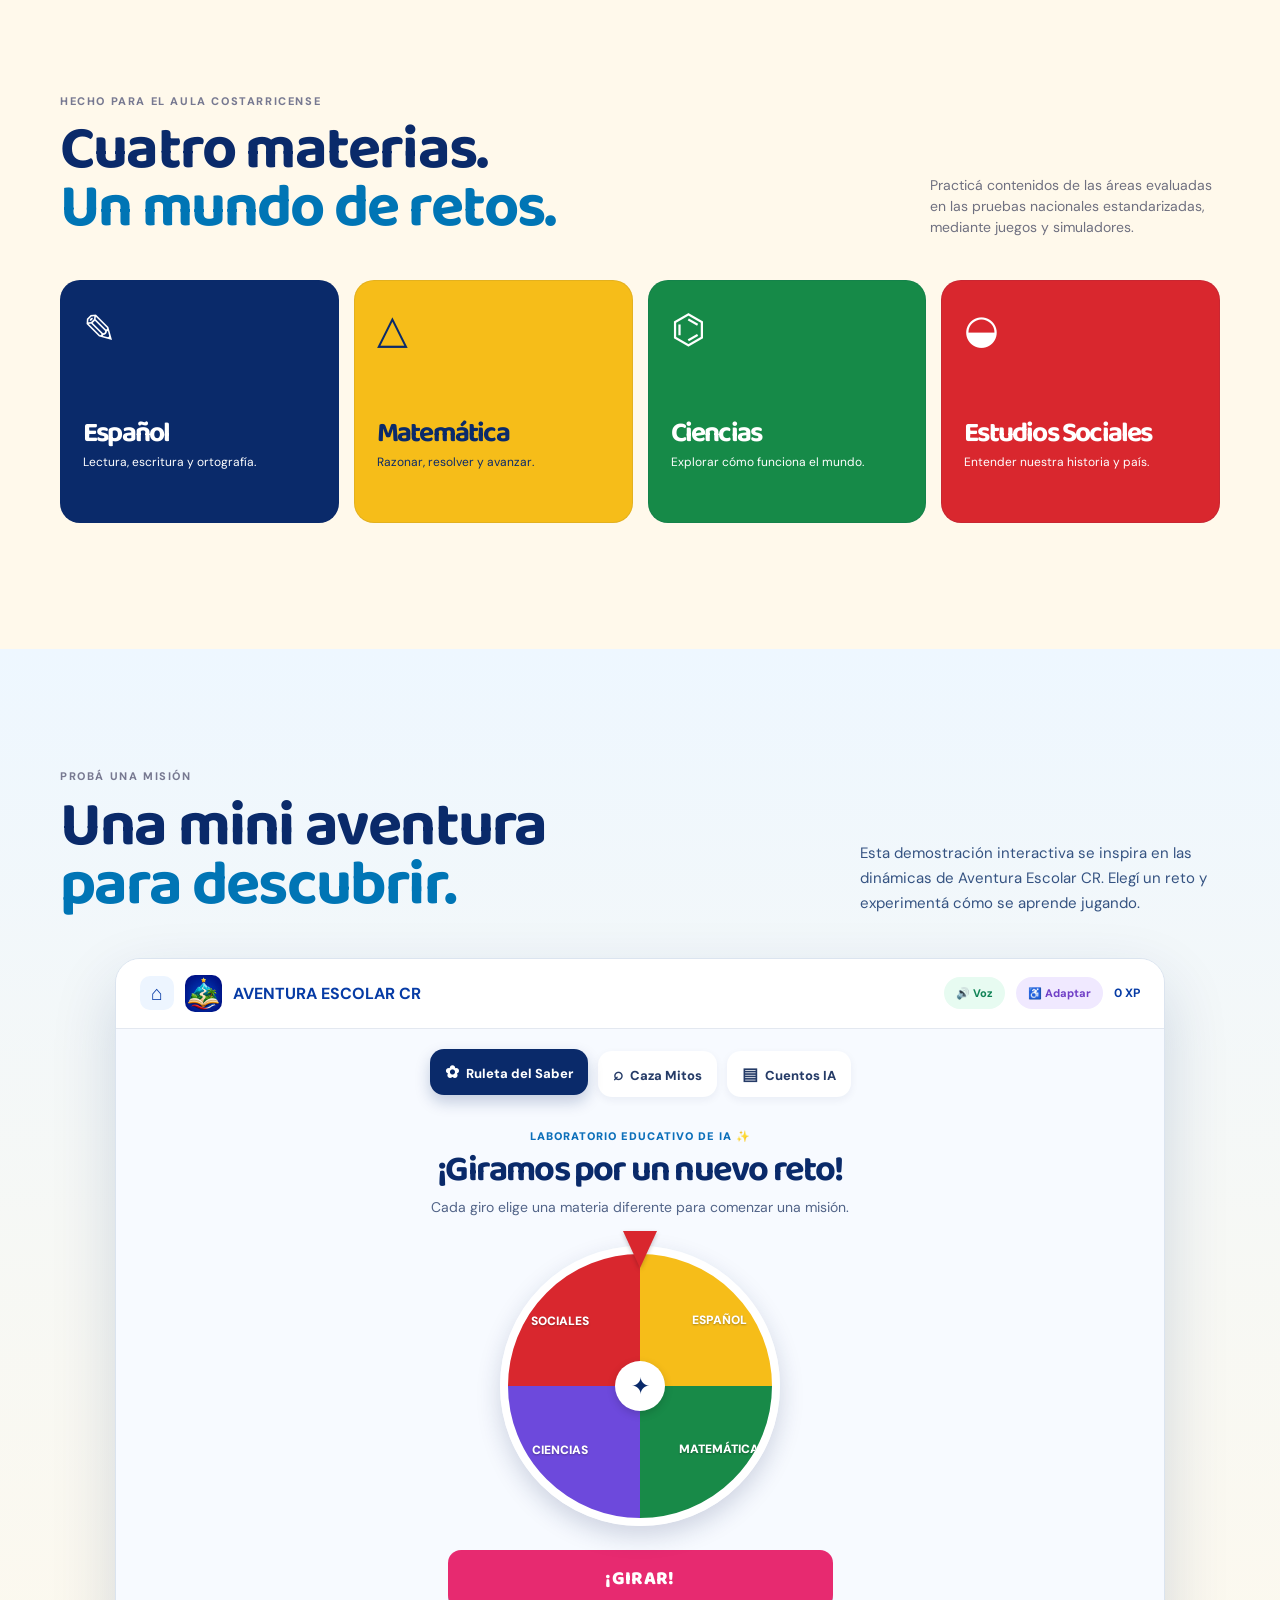
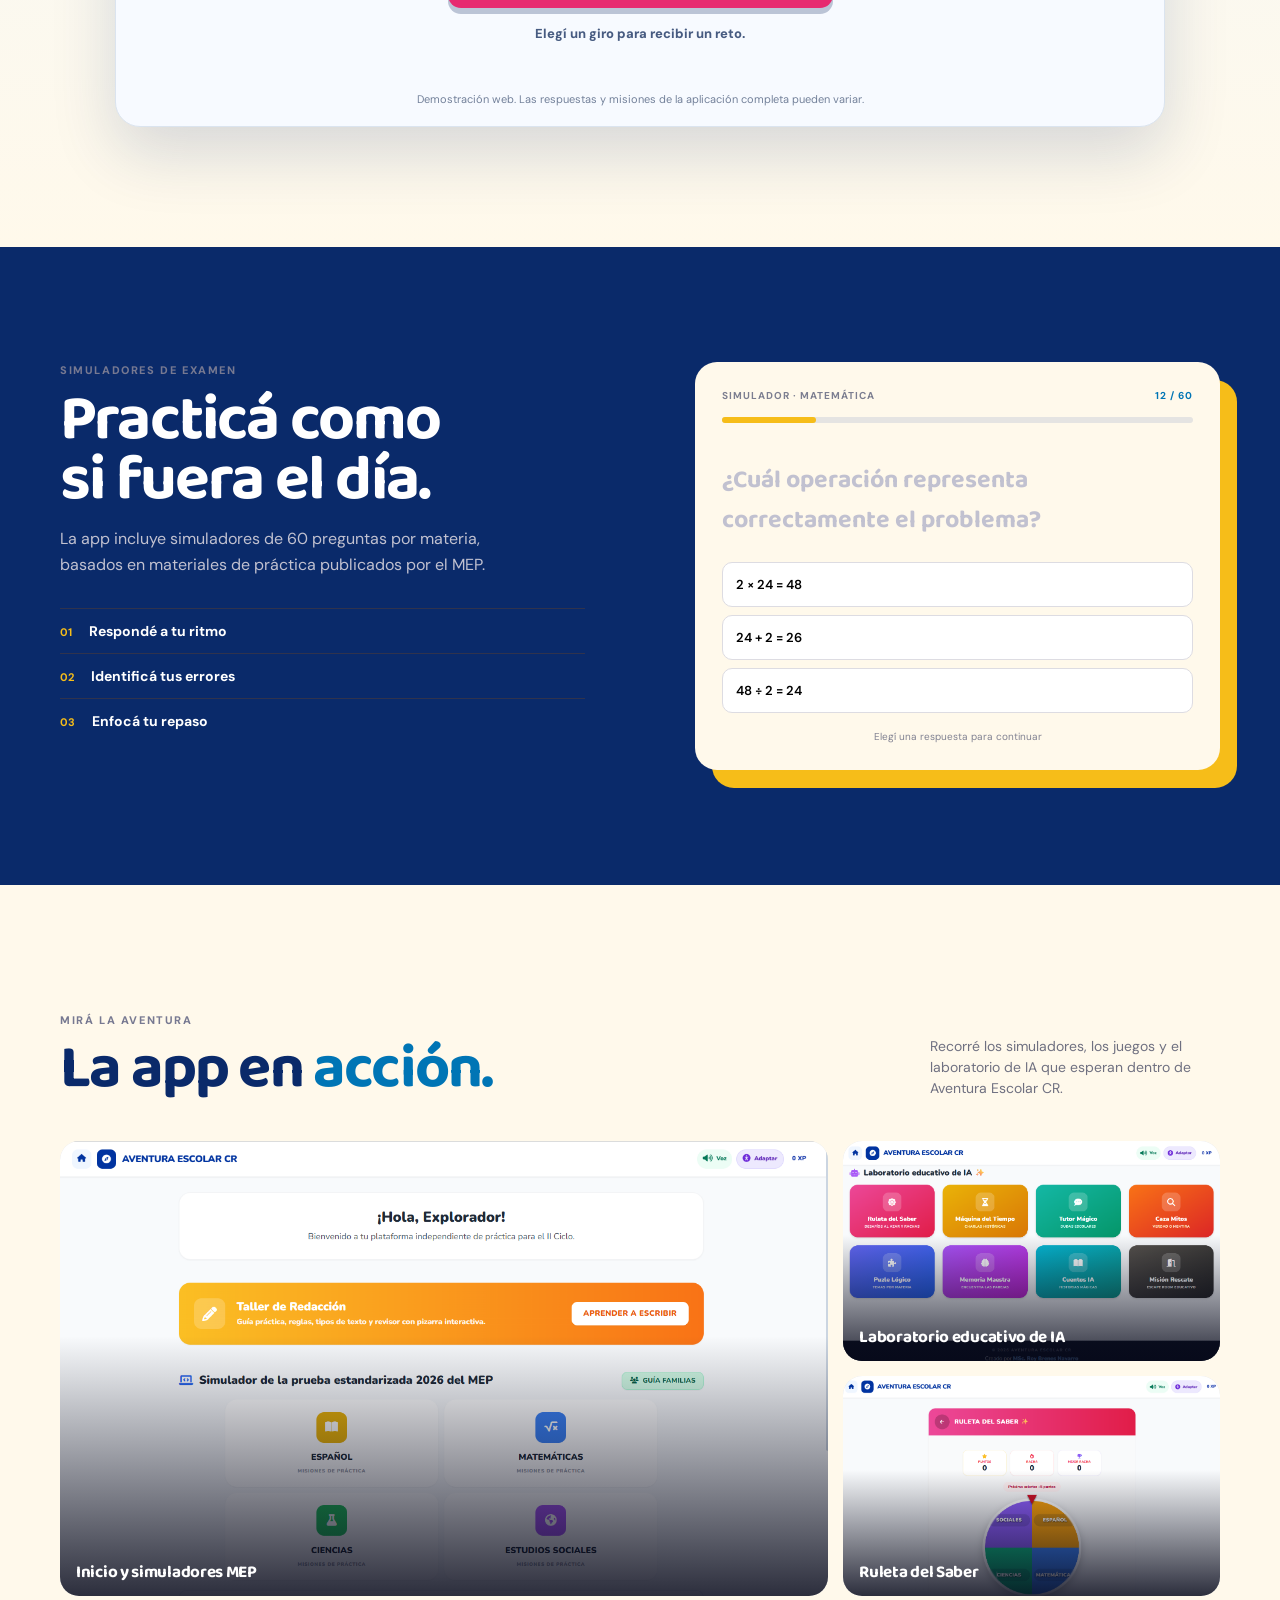
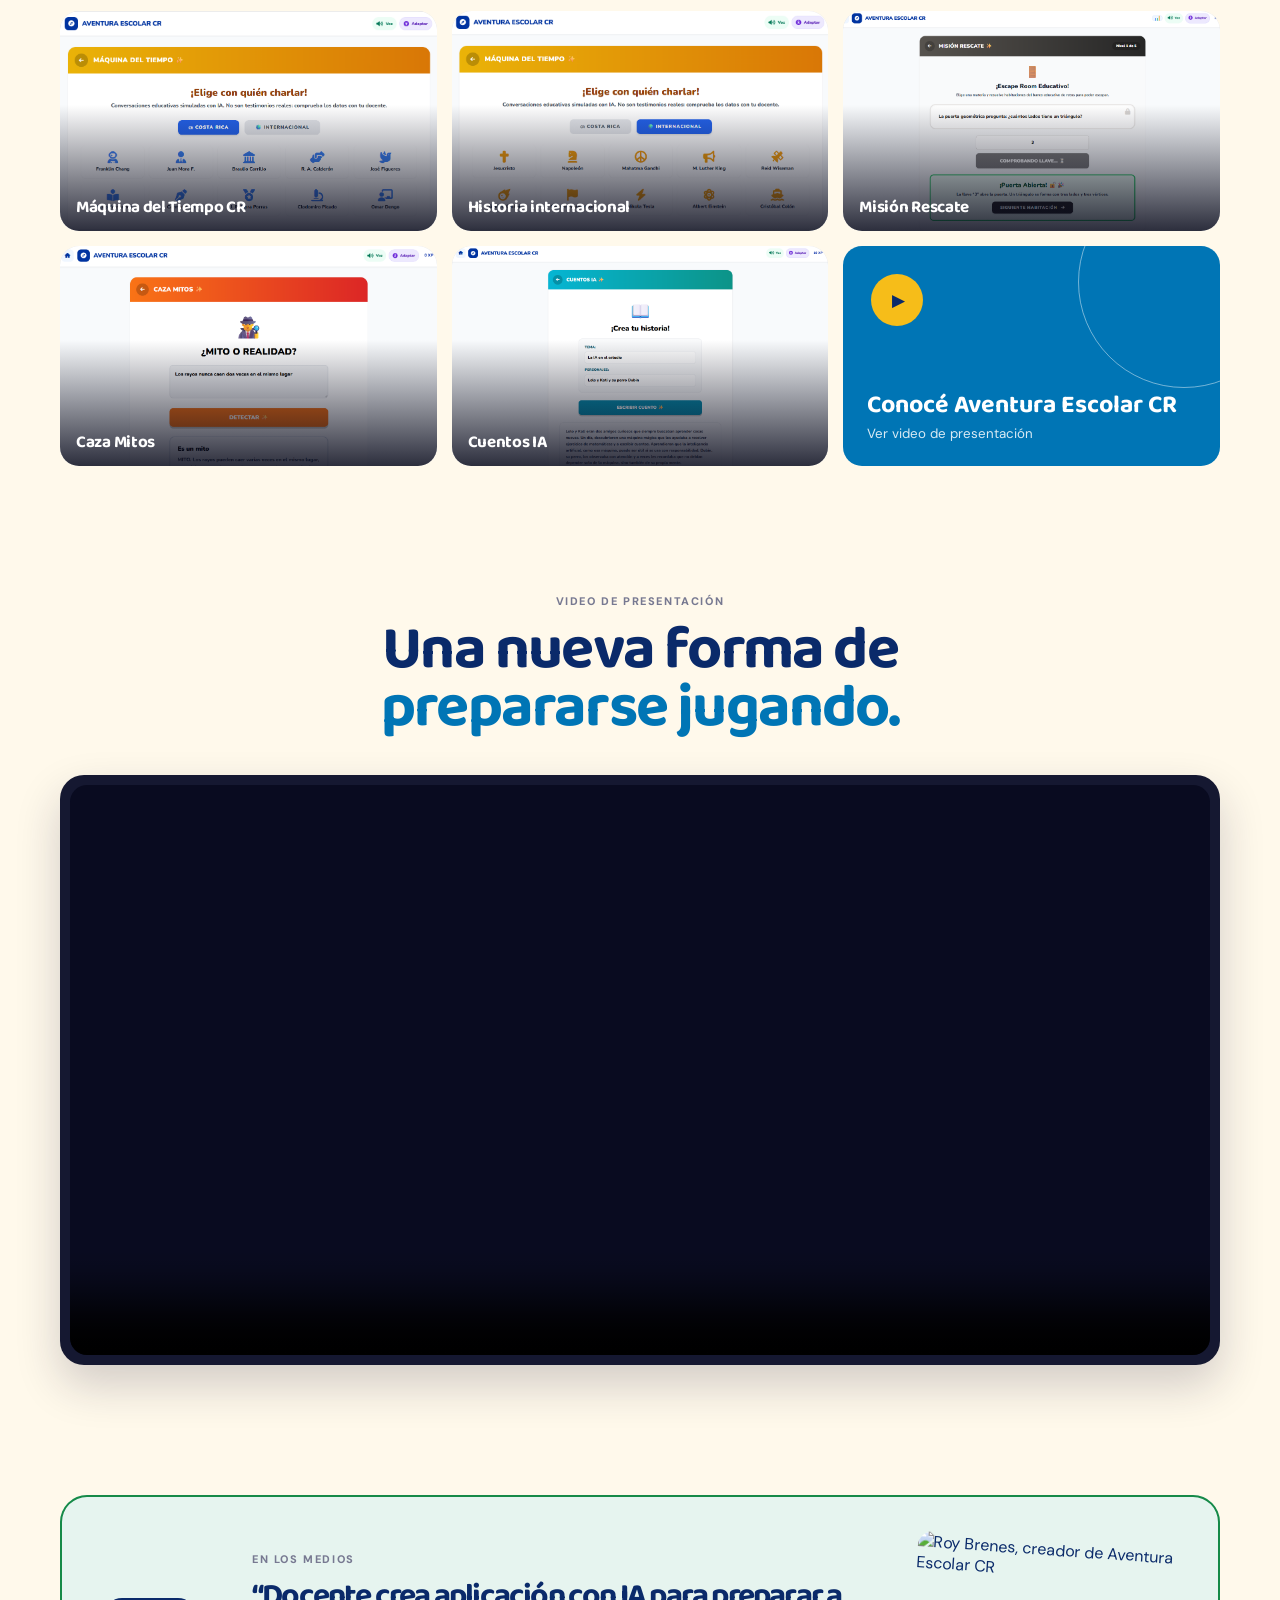
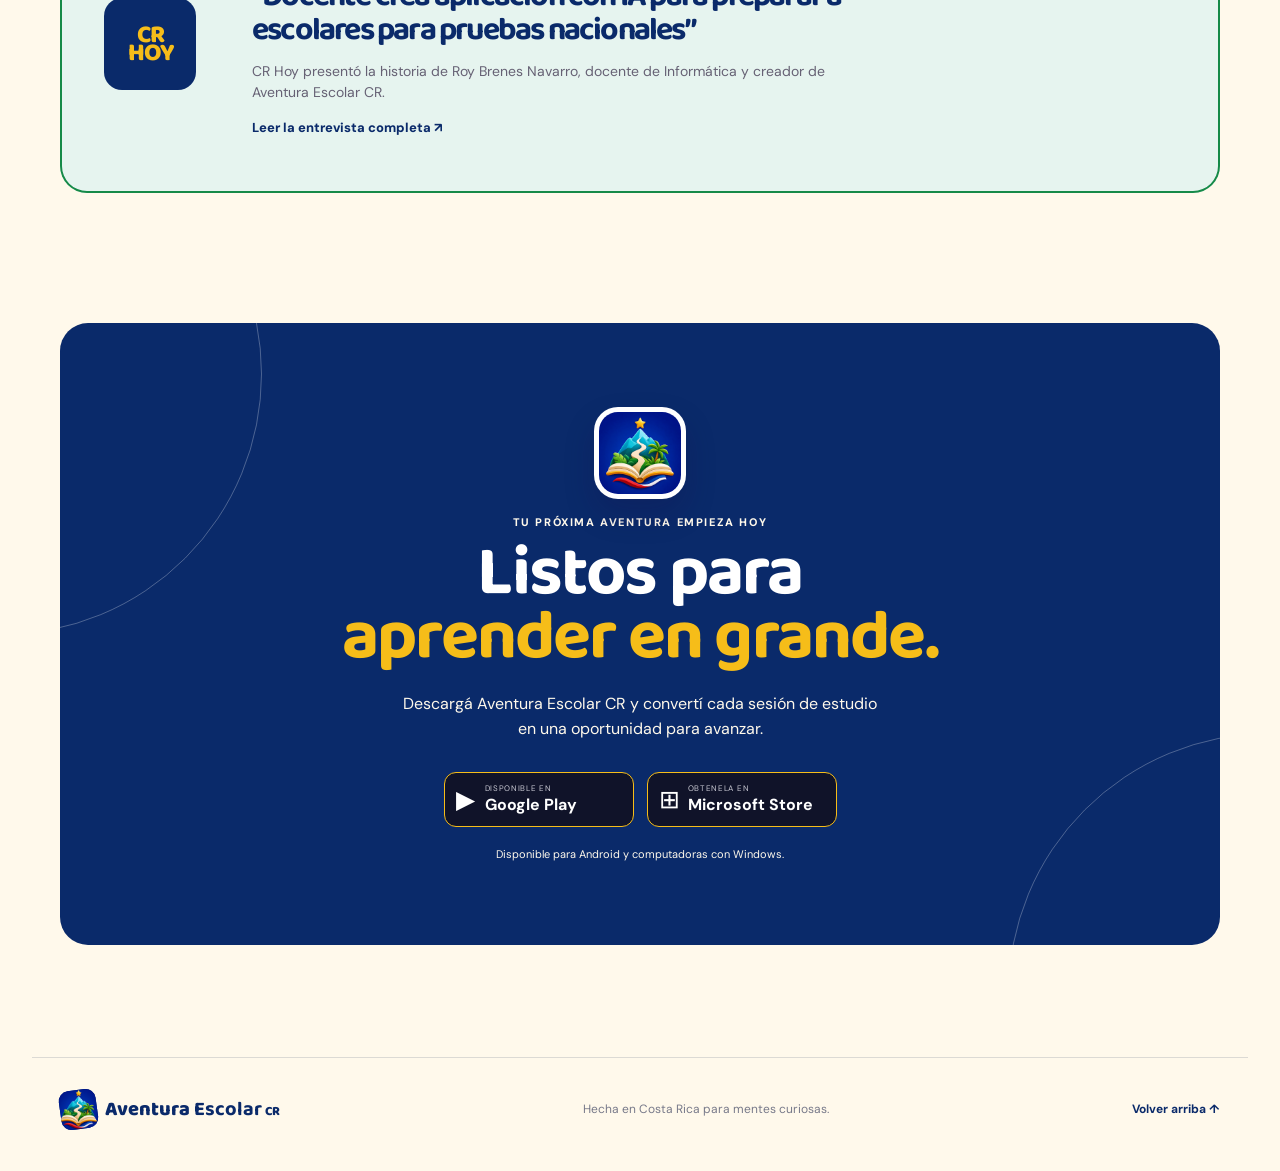
==== commit cb7ab05f: "Add interactive app-inspired learning demos" ====
--- a/index.html
+++ b/index.html
@@ -24,6 +24,7 @@
   <link rel="stylesheet" href="screenshots.css" />
   <link rel="stylesheet" href="brand.css" />
   <link rel="stylesheet" href="palette.css" />
+  <link rel="stylesheet" href="interactive.css" />
   <link rel="icon" type="image/webp" href="assets/brand/logo-mark.webp" />
   <script type="application/ld+json">
     {"@context":"https://schema.org","@type":"SoftwareApplication","name":"Aventura Escolar CR","url":"https://aventuraapp.github.io/Aventura-Escolar-CR/","applicationCategory":"EducationalApplication","operatingSystem":"Android, Windows","description":"Aplicación educativa costarricense con juegos, simuladores e inteligencia artificial para practicar contenidos escolares.","image":"https://aventuraapp.github.io/Aventura-Escolar-CR/assets/brand/logo-oficial.jpeg","downloadUrl":["https://play.google.com/store/apps/details?id=com.roybrenes.aventuraescolarcr&pcampaignid=web_share","https://apps.microsoft.com/detail/9NPBS3L33JNR?hl=es-cr&gl=CR&ocid=pdpshare"],"creator":{"@type":"Person","name":"Roy Brenes Navarro"}}
@@ -92,6 +93,37 @@
       </div>
     </section>
 
+    <section class="app-lab" id="experiencia">
+      <div class="section-shell">
+        <div class="lab-intro">
+          <div><p class="eyebrow">PROBÁ UNA MISIÓN</p><h2>Una mini aventura<br><em>para descubrir.</em></h2></div>
+          <p>Esta demostración interactiva se inspira en las dinámicas de Aventura Escolar CR. Elegí un reto y experimentá cómo se aprende jugando.</p>
+        </div>
+        <div class="app-shell">
+          <div class="app-topbar"><div class="app-brand"><span class="app-home">⌂</span><img src="assets/brand/logo-mark.webp" alt=""><b>AVENTURA ESCOLAR CR</b></div><div class="app-status"><span>🔊 Voz</span><span>♿ Adaptar</span><b id="xp-count">0 XP</b></div></div>
+          <div class="lab-tabs" role="tablist" aria-label="Experiencias demostrativas">
+            <button class="lab-tab active" data-lab="wheel" role="tab" aria-selected="true"><span>✿</span> Ruleta del Saber</button>
+            <button class="lab-tab" data-lab="myth" role="tab" aria-selected="false"><span>⌕</span> Caza Mitos</button>
+            <button class="lab-tab" data-lab="story" role="tab" aria-selected="false"><span>▤</span> Cuentos IA</button>
+          </div>
+          <div class="lab-stage">
+            <div class="lab-panel active" id="wheel-panel" role="tabpanel">
+              <p class="app-kicker">LABORATORIO EDUCATIVO DE IA ✨</p><h3>¡Giramos por un nuevo reto!</h3><p class="app-copy">Cada giro elige una materia diferente para comenzar una misión.</p>
+              <div class="wheel-wrap"><div class="wheel-pointer"></div><div class="knowledge-wheel" id="knowledge-wheel"><span class="wheel-label label-social">SOCIALES</span><span class="wheel-label label-spanish">ESPAÑOL</span><span class="wheel-label label-math">MATEMÁTICA</span><span class="wheel-label label-science">CIENCIAS</span><i>✦</i></div></div>
+              <button class="app-action pink" id="spin-button">¡GIRAR!</button><p class="app-feedback" id="wheel-result" aria-live="polite">Elegí un giro para recibir un reto.</p>
+            </div>
+            <div class="lab-panel" id="myth-panel" role="tabpanel" hidden>
+              <p class="app-kicker">CAZA MITOS ✨</p><h3>¿Mito o realidad?</h3><div class="fact-card">Los rayos nunca caen dos veces en el mismo lugar.</div><div class="choice-row"><button class="choice" data-answer="myth">Es un mito</button><button class="choice" data-answer="real">Es una realidad</button></div><div class="answer-card" id="myth-result" aria-live="polite"><b>¿Qué pensás?</b><span>Elegí una opción para descubrir la explicación.</span></div>
+            </div>
+            <div class="lab-panel" id="story-panel" role="tabpanel" hidden>
+              <p class="app-kicker">CUENTOS IA ✨</p><h3>¡Creá tu historia!</h3><div class="story-form"><label>TEMA<input id="story-topic" value="La IA en el estudio" maxlength="55"></label><label>PERSONAJES<input id="story-characters" value="Lolo, Kati y su perro Dubín" maxlength="80"></label></div><button class="app-action teal" id="story-button">ESCRIBIR CUENTO ✨</button><article class="story-output" id="story-result" aria-live="polite"><b>Tu historia aparecerá aquí.</b><p>Elegí un tema y personajes para iniciar una aventura corta.</p></article>
+            </div>
+          </div>
+          <p class="demo-disclaimer">Demostración web. Las respuestas y misiones de la aplicación completa pueden variar.</p>
+        </div>
+      </div>
+    </section>
+
     <section class="simulator-section">
       <div class="section-shell simulator-layout"><div><p class="eyebrow">SIMULADORES DE EXAMEN</p><h2>Practicá como<br>si fuera el día.</h2><p>La app incluye simuladores de 60 preguntas por materia, basados en materiales de práctica publicados por el MEP.</p><ul><li><span>01</span> Respondé a tu ritmo</li><li><span>02</span> Identificá tus errores</li><li><span>03</span> Enfocá tu repaso</li></ul></div><div class="quiz-card"><div class="quiz-top"><span>SIMULADOR · MATEMÁTICA</span><b>12 / 60</b></div><div class="quiz-progress"><i></i></div><p>¿Cuál operación representa correctamente el problema?</p><button>2 × 24 = 48</button><button>24 + 2 = 26</button><button>48 ÷ 2 = 24</button><small>Elegí una respuesta para continuar</small></div></div>
     </section>
--- a/interactive.css
+++ b/interactive.css
@@ -0,0 +1 @@
+.app-lab{padding:120px 0;background:linear-gradient(180deg,#eef7ff 0,#fff9eb 100%)}.lab-intro{display:flex;align-items:end;justify-content:space-between;gap:44px;margin-bottom:42px}.lab-intro h2{font-size:clamp(43px,5vw,63px);line-height:.94}.lab-intro>p{max-width:360px;margin:0;color:var(--muted);font-size:15px;line-height:1.65}.app-shell{max-width:1050px;margin:auto;overflow:hidden;border:1px solid #dbe4ef;background:#f7faff;border-radius:25px;box-shadow:0 26px 65px rgba(10,42,106,.16)}.app-topbar{height:70px;display:flex;align-items:center;justify-content:space-between;padding:0 24px;background:#fff;border-bottom:1px solid #e3e8f0}.app-brand,.app-status{display:flex;align-items:center;gap:11px;color:#063ba5}.app-brand img{height:37px;width:37px;border-radius:10px;object-fit:cover}.app-brand b{font-size:16px}.app-home{height:34px;width:34px;background:#edf5ff;border-radius:10px;display:grid;place-items:center;font-size:20px}.app-status span{background:#e7fbf1;color:#118457;font-size:11px;font-weight:800;border-radius:999px;padding:9px 12px}.app-status span:nth-child(2){background:#f0e9ff;color:#7140c7}.app-status b{font-size:12px}.lab-tabs{display:flex;gap:10px;padding:22px 24px 0;justify-content:center}.lab-tab{border:0;border-radius:14px;background:#fff;color:#253b67;font:800 13px 'DM Sans';padding:12px 15px;cursor:pointer;box-shadow:0 3px 8px rgba(20,40,90,.06);transition:.2s}.lab-tab span{font-size:17px;margin-right:4px}.lab-tab.active{color:#fff;background:var(--ink);transform:translateY(-2px);box-shadow:0 7px 15px rgba(10,42,106,.22)}.lab-stage{padding:28px 26px 14px;min-height:595px}.lab-panel{max-width:650px;margin:auto;text-align:center}.lab-panel[hidden]{display:none}.app-kicker{font-size:11px;letter-spacing:1px;color:#0c6fba;font-weight:900;margin:4px 0 9px}.lab-panel h3{font-size:36px;line-height:1.02}.app-copy{color:#526488;margin:10px auto 20px;max-width:450px;font-size:14px}.wheel-wrap{position:relative;width:300px;height:300px;margin:16px auto 14px}.knowledge-wheel{position:absolute;inset:10px;border:8px solid #fff;border-radius:50%;background:conic-gradient(var(--lime) 0 25%,#188a48 25% 50%,#6d49dc 50% 75%,#d9272e 75%);box-shadow:0 10px 25px rgba(20,40,90,.18);transition:transform 3.2s cubic-bezier(.12,.78,.1,1);overflow:hidden}.knowledge-wheel i{position:absolute;inset:calc(50% - 25px);width:50px;height:50px;border-radius:50%;display:grid;place-items:center;background:#fff;color:var(--ink);font-style:normal;font-size:23px;box-shadow:0 3px 8px rgba(0,0,0,.16)}.wheel-label{position:absolute;color:white;font-size:12px;font-weight:900;text-shadow:0 1px 2px rgba(0,0,0,.3)}.label-spanish{right:25px;top:58px}.label-math{right:13px;bottom:61px}.label-science{left:24px;bottom:60px}.label-social{left:23px;top:59px}.wheel-pointer{position:absolute;z-index:2;left:calc(50% - 17px);top:-5px;width:0;height:0;border-left:17px solid transparent;border-right:17px solid transparent;border-top:37px solid #d9272e;filter:drop-shadow(0 2px 2px rgba(0,0,0,.2))}.app-action{border:0;color:#fff;border-radius:13px;width:min(385px,100%);font:900 19px 'Baloo 2';letter-spacing:.3px;padding:14px;cursor:pointer;box-shadow:0 6px 0 rgba(8,35,91,.25);transition:transform .15s,box-shadow .15s}.app-action:hover{transform:translateY(-2px);box-shadow:0 8px 0 rgba(8,35,91,.2)}.app-action:active{transform:translateY(4px);box-shadow:0 2px 0 rgba(8,35,91,.2)}.pink{background:#e72a70}.teal{background:#008db0}.app-feedback{min-height:24px;font-weight:800;font-size:13px;color:#475b81;margin:17px 0}.fact-card{border:1px solid #ccd8e8;background:#fff;border-radius:16px;padding:28px;text-align:left;font-weight:800;font-size:18px;margin:27px auto 16px;max-width:510px;box-shadow:0 4px 9px rgba(25,44,75,.05)}.choice-row{display:flex;justify-content:center;gap:12px}.choice{border:2px solid #0a2a6a;border-radius:12px;background:#fff;color:#0a2a6a;padding:12px 26px;font:800 14px 'DM Sans';cursor:pointer;transition:.18s}.choice:hover{background:#0a2a6a;color:#fff}.choice.correct{border-color:#168a48;background:#e9fff0;color:#08733b}.choice.incorrect{border-color:#d9272e;background:#fff0f0;color:#b91622}.answer-card{margin:24px auto 0;max-width:510px;text-align:left;border:2px solid #bdd0e3;background:#fff;border-radius:14px;padding:18px;display:grid;gap:6px}.answer-card b{font-size:17px}.answer-card span{font-size:13px;line-height:1.55;color:#435779}.answer-card.good{border-color:#168a48;background:#effdf4}.story-form{max-width:430px;margin:26px auto;display:grid;gap:12px;text-align:left;border:1px solid #d9e0ea;background:#fff;border-radius:15px;padding:17px 20px}.story-form label{display:grid;gap:6px;color:#087194;font-size:10px;font-weight:900}.story-form input{border:1px solid #d4dce8;border-radius:9px;padding:11px;font:700 13px 'DM Sans';color:#0a2a6a}.story-output{max-width:530px;margin:26px auto 0;text-align:left;background:#fff;border:1px solid #cbd8e9;border-radius:14px;padding:19px 22px;line-height:1.65;font-size:13px}.story-output b{font-size:15px}.story-output p{color:#435779;margin:8px 0 0}.demo-disclaimer{text-align:center;color:#73819a;font-size:11px;padding:0 20px 20px;margin:0}@media(max-width:720px){.app-lab{padding:78px 0}.lab-intro{display:block}.lab-intro>p{margin-top:17px}.app-topbar{height:auto;padding:13px;align-items:flex-start}.app-brand b{font-size:12px}.app-home{display:none}.app-status{gap:5px}.app-status span{padding:7px;font-size:9px}.app-status b{display:none}.lab-tabs{justify-content:flex-start;overflow-x:auto;padding:18px 14px 0}.lab-tab{white-space:nowrap;font-size:11px}.lab-stage{padding:24px 14px 10px;min-height:570px}.lab-panel h3{font-size:30px}.wheel-wrap{transform:scale(.87);margin:-5px auto -2px}.fact-card{font-size:16px}.choice-row{flex-direction:column}.choice{width:100%}}
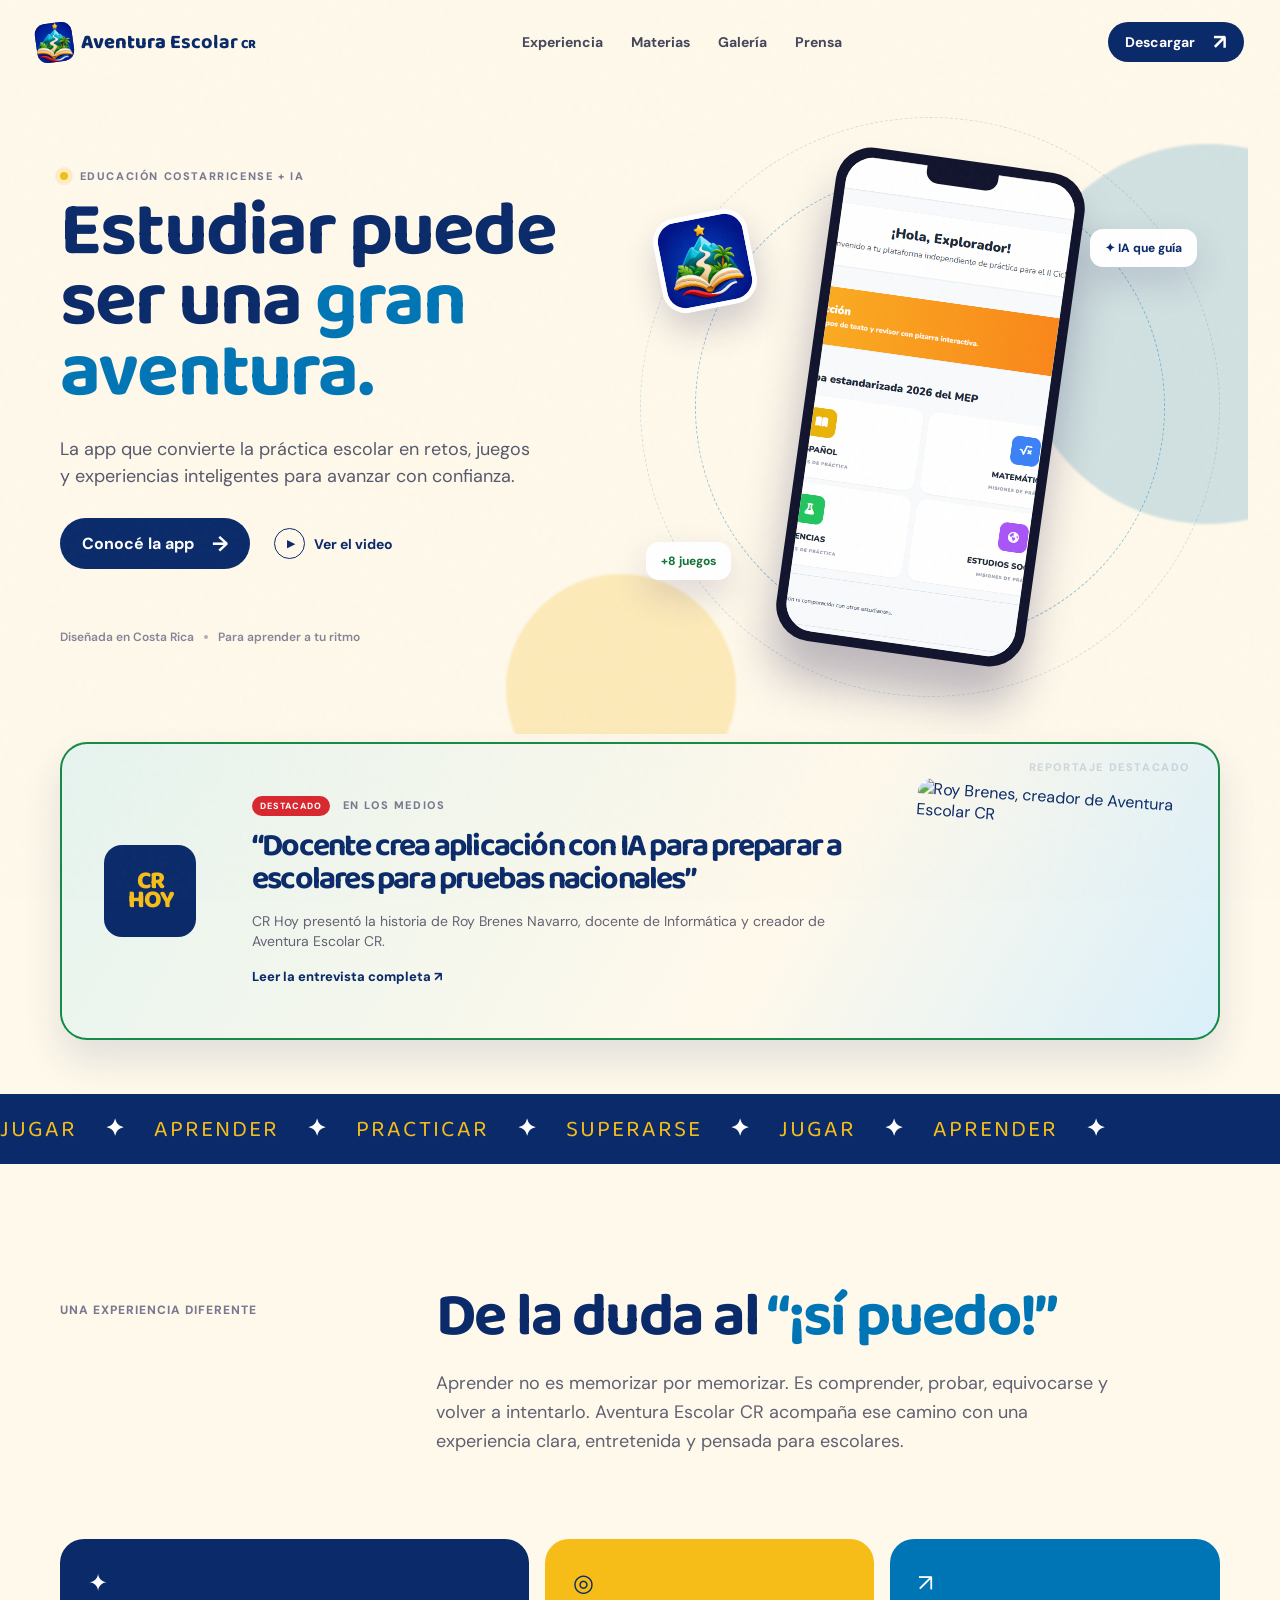
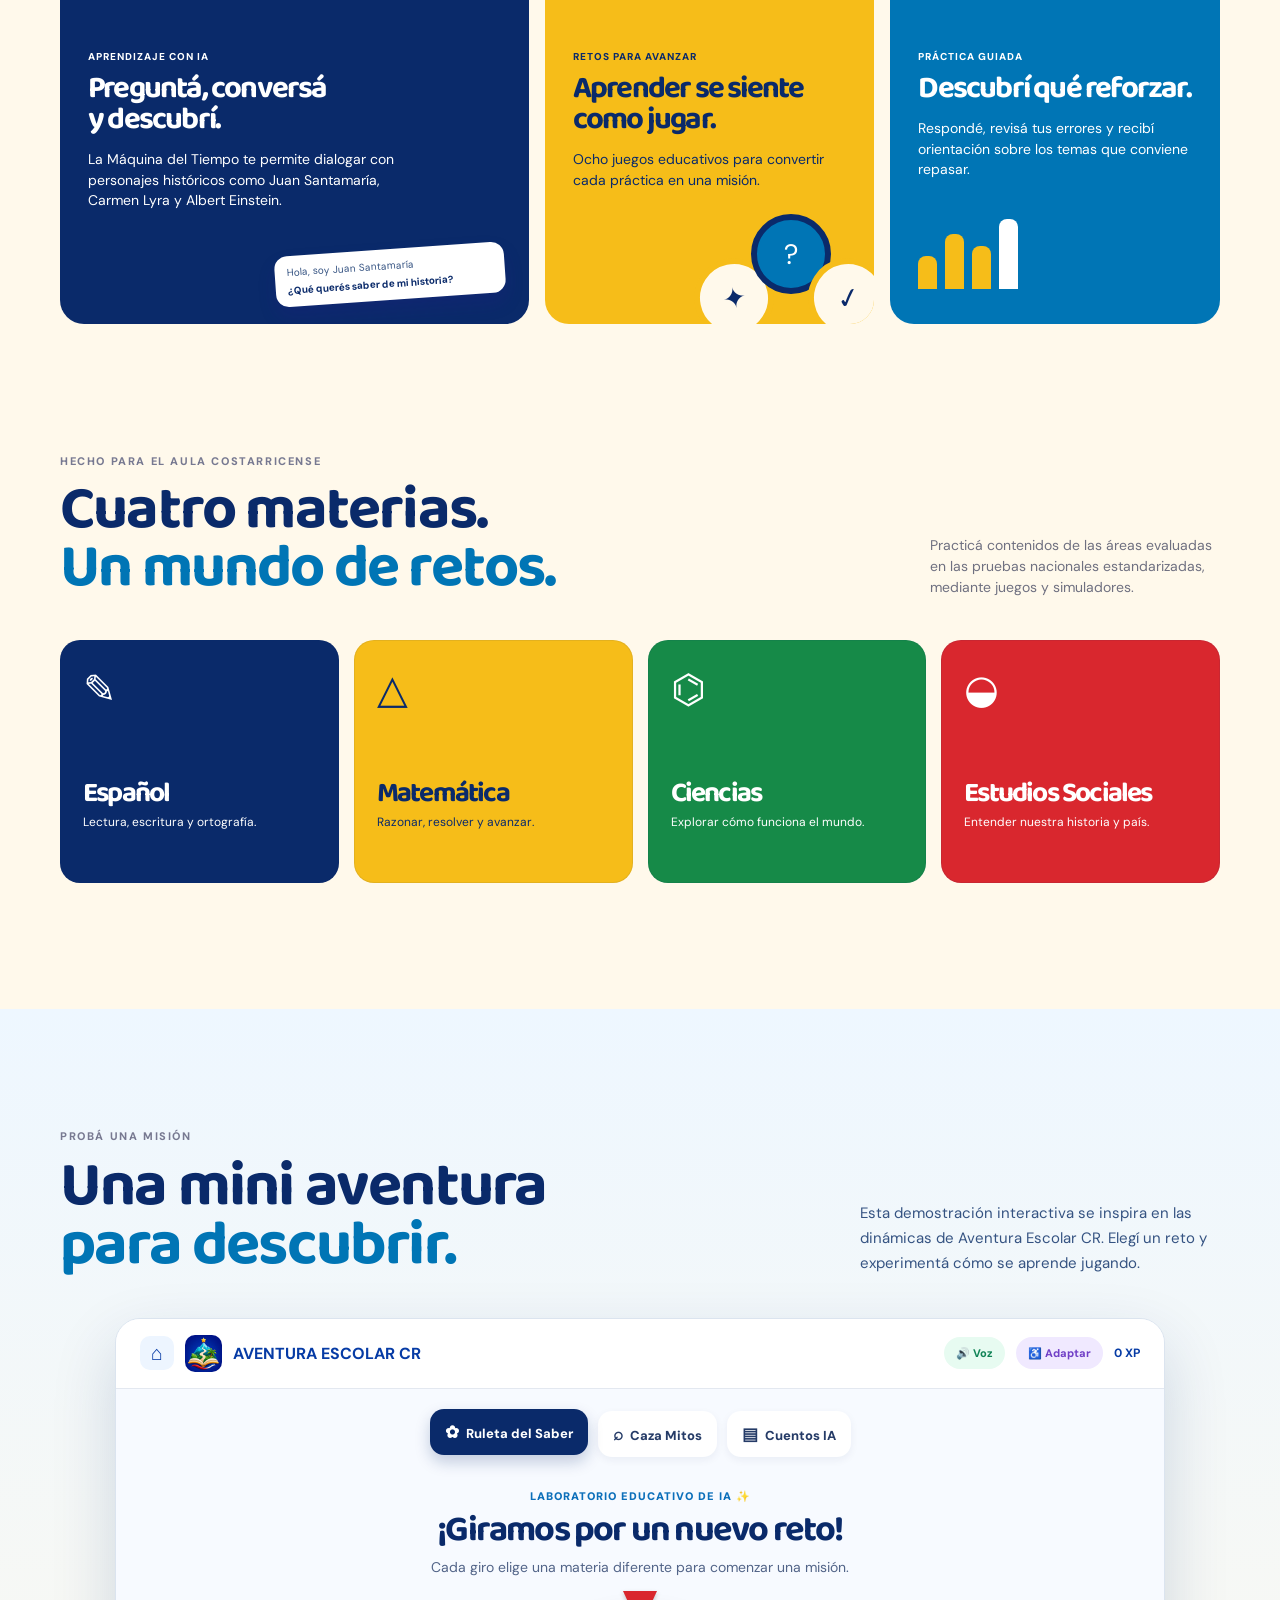
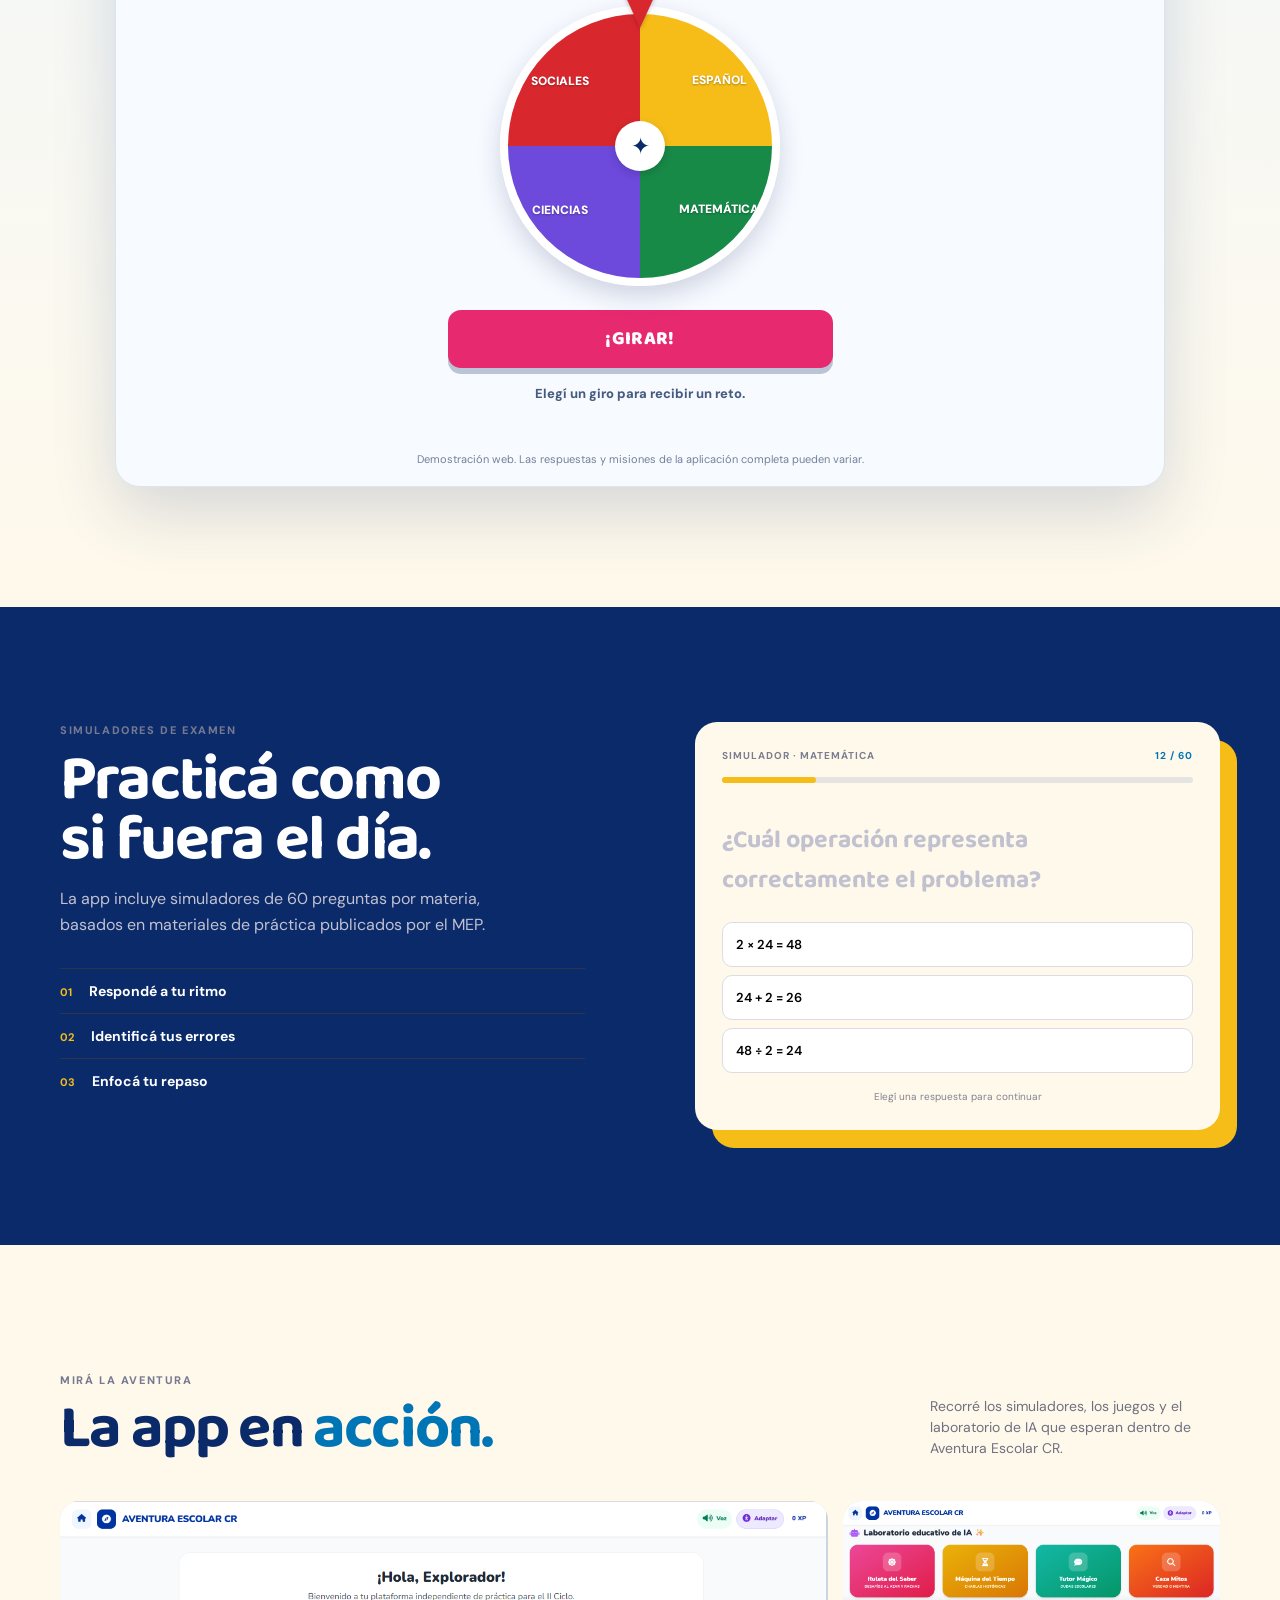
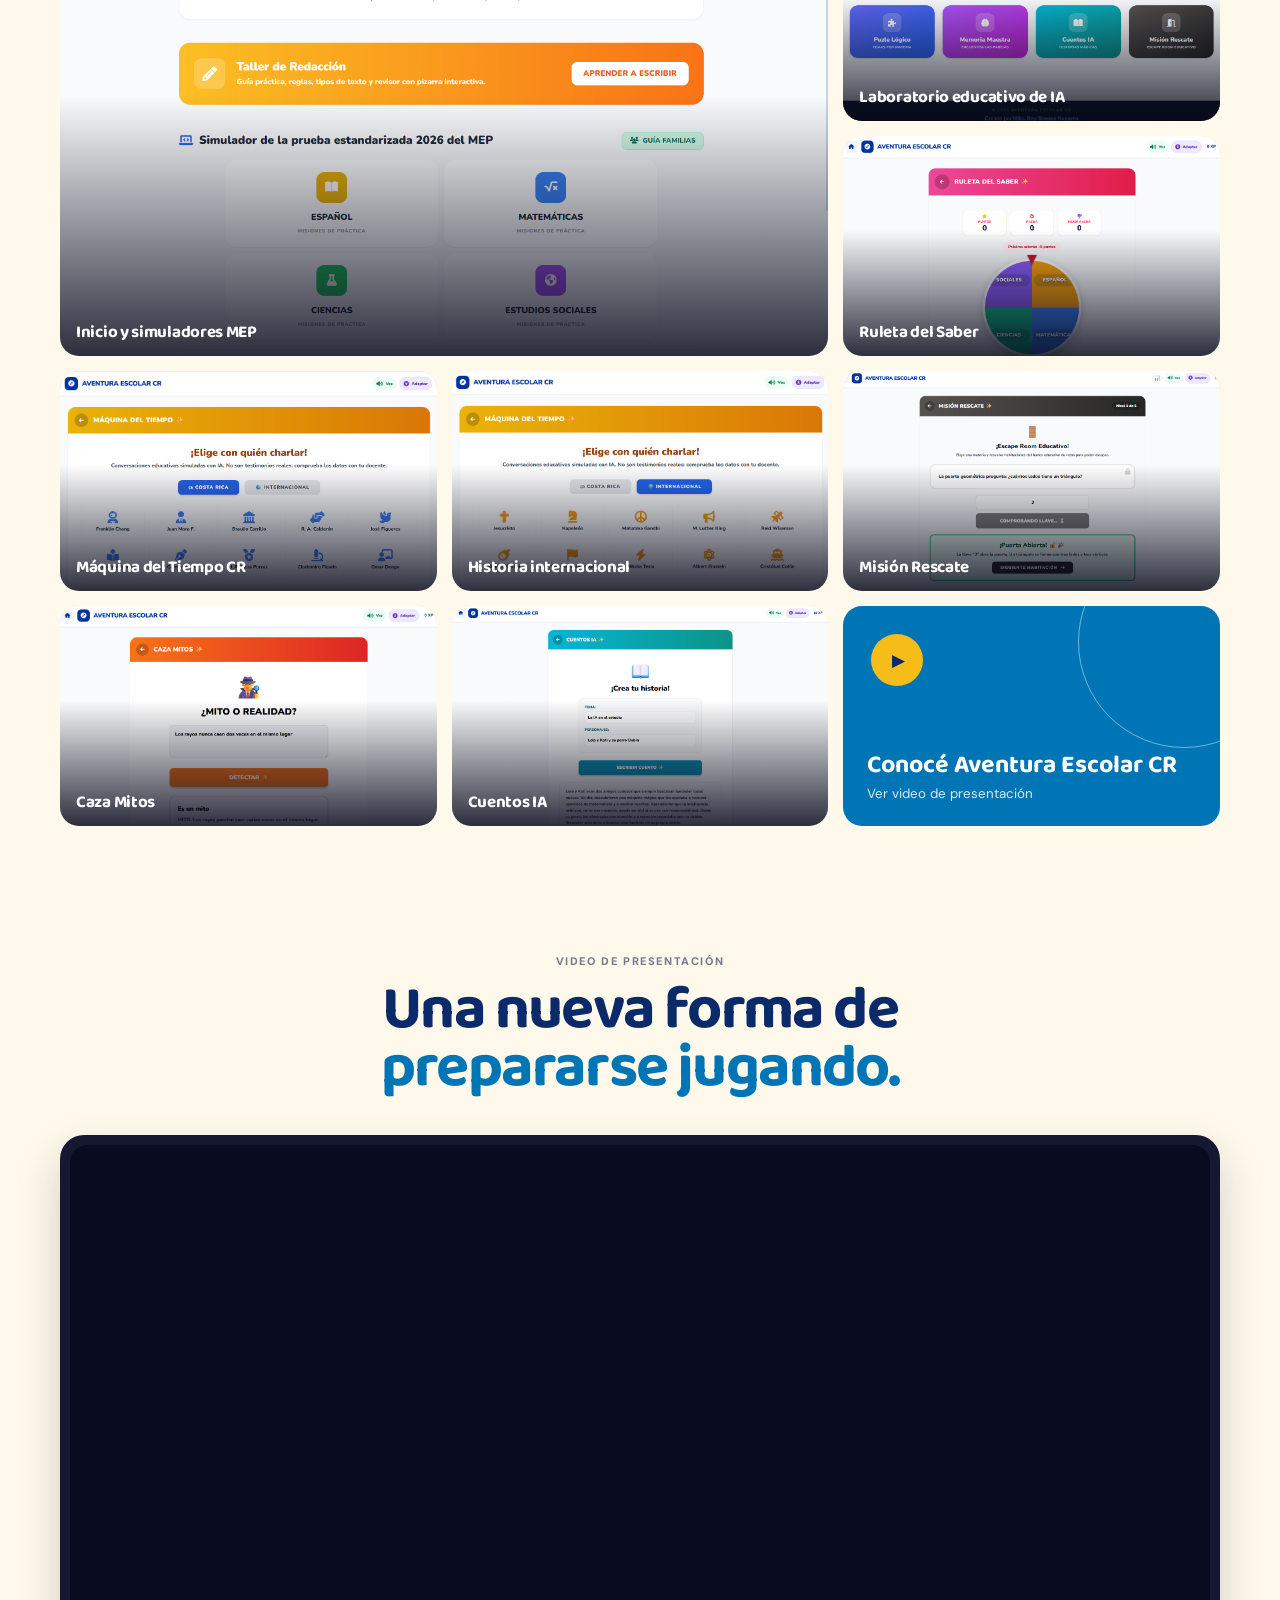
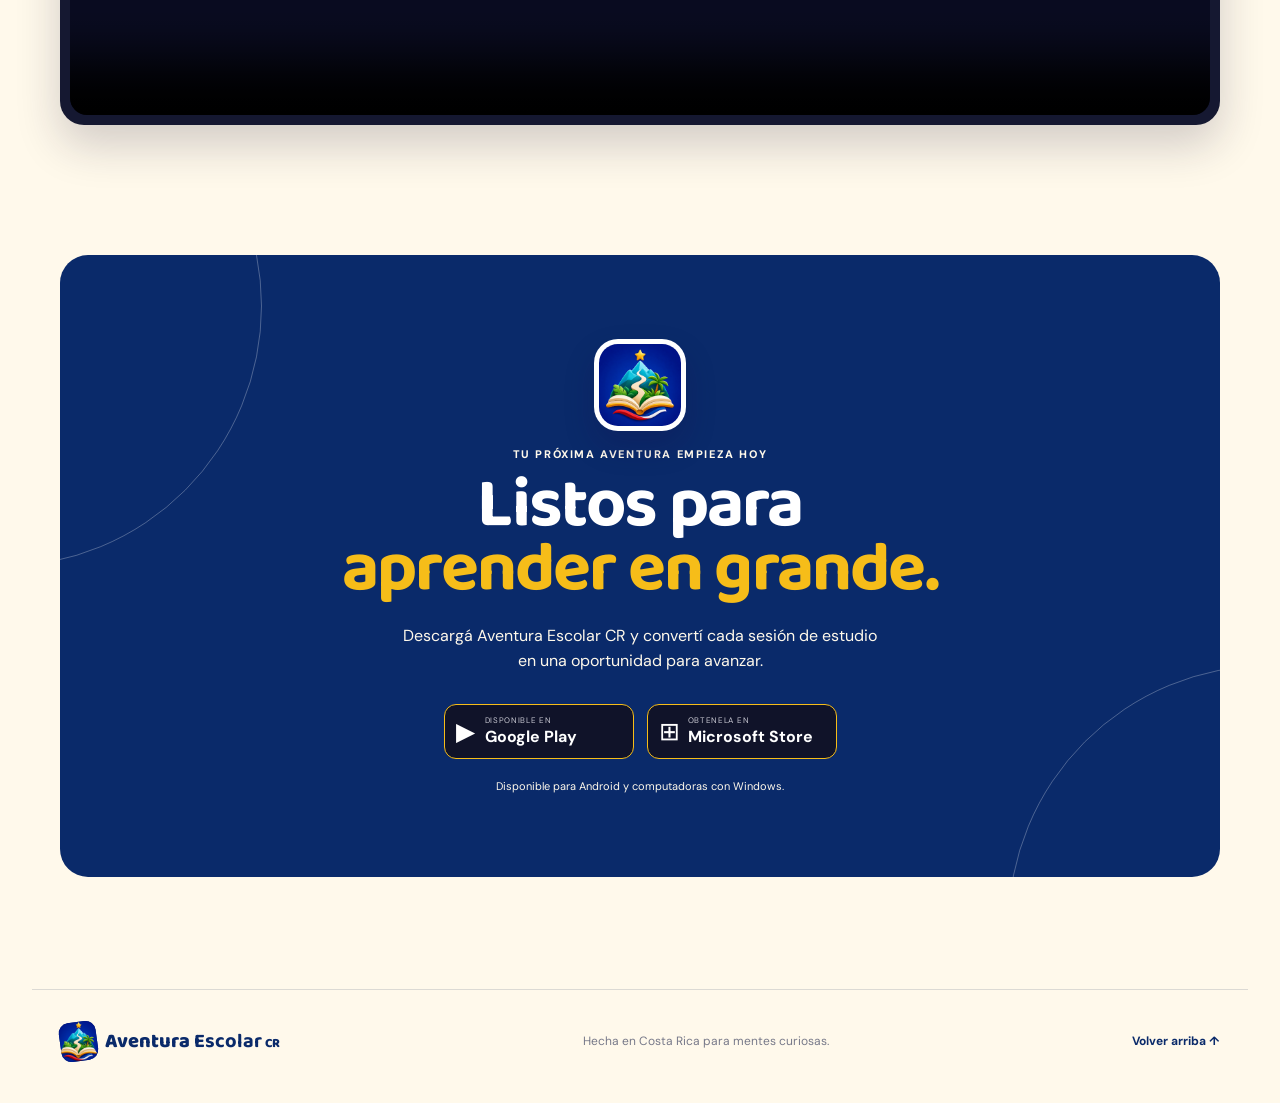
==== commit 933b5078: "Feature CRHoy coverage near top of homepage" ====
--- a/index.html
+++ b/index.html
@@ -67,6 +67,19 @@
         </div>
         <div class="float-chip chip-one">✦ IA que guía</div>
         <div class="float-chip chip-two">+8 juegos</div>
+      </div>
+    </section>
+
+    <section class="press press-featured section-shell" id="prensa" aria-labelledby="prensa-titulo">
+      <div class="press-card">
+        <div class="press-mark">CR<br>HOY</div>
+        <div>
+          <p class="eyebrow"><span class="press-badge">DESTACADO</span> EN LOS MEDIOS</p>
+          <h2 id="prensa-titulo">“Docente crea aplicación con IA para preparar a escolares para pruebas nacionales”</h2>
+          <p>CR Hoy presentó la historia de Roy Brenes Navarro, docente de Informática y creador de Aventura Escolar CR.</p>
+          <a href="https://crhoy.com/nacionales/docente-crea-aplicacion-con-ia-para-preparar-a-escolares-para-pruebas-nacionales/" target="_blank" rel="noopener">Leer la entrevista completa <span>↗</span></a>
+        </div>
+        <div class="press-photo"><img src="https://images.hoy.cr/cdn-cgi/image/width=800,quality=85,format=auto/wp-content/uploads/2026/10/Roy-Brenes-Aventura-Escolar-CR.jpeg" alt="Roy Brenes, creador de Aventura Escolar CR" fetchpriority="high"></div>
       </div>
     </section>
 
@@ -145,8 +158,6 @@
 
     <section class="video-section section-shell" id="video"><div class="video-heading"><p class="eyebrow">VIDEO DE PRESENTACIÓN</p><h2>Una nueva forma de<br><em>prepararse jugando.</em></h2></div><div class="video-wrap"><video controls preload="metadata" poster="https://images.hoy.cr/cdn-cgi/image/width=1200,quality=90,format=auto/wp-content/uploads/2026/10/Aventura-Escolar-CR.jpeg"><source src="assets/aventura-escolar-cr.mp4" type="video/mp4">Tu navegador no admite reproducción de video.</video></div></section>
 
-    <section class="press section-shell" id="prensa"><div class="press-card"><div class="press-mark">CR<br>HOY</div><div><p class="eyebrow">EN LOS MEDIOS</p><h2>“Docente crea aplicación con IA para preparar a escolares para pruebas nacionales”</h2><p>CR Hoy presentó la historia de Roy Brenes Navarro, docente de Informática y creador de Aventura Escolar CR.</p><a href="https://crhoy.com/nacionales/docente-crea-aplicacion-con-ia-para-preparar-a-escolares-para-pruebas-nacionales/" target="_blank" rel="noopener">Leer la entrevista completa <span>↗</span></a></div><div class="press-photo"><img src="https://images.hoy.cr/cdn-cgi/image/width=800,quality=85,format=auto/wp-content/uploads/2026/10/Roy-Brenes-Aventura-Escolar-CR.jpeg" alt="Roy Brenes, creador de Aventura Escolar CR" loading="lazy"></div></div></section>
-
     <section class="download section-shell" id="descargar"><div class="download-inner"><div class="download-glow"></div><img class="download-emblem" src="assets/brand/logo-mark.webp" alt="Logo de Aventura Escolar CR"><p class="eyebrow">TU PRÓXIMA AVENTURA EMPIEZA HOY</p><h2>Listos para<br><em>aprender en grande.</em></h2><p>Descargá Aventura Escolar CR y convertí cada sesión de estudio en una oportunidad para avanzar.</p><div class="store-links"><a class="store-button" href="https://play.google.com/store/apps/details?id=com.roybrenes.aventuraescolarcr&pcampaignid=web_share" target="_blank" rel="noopener"><span>▶</span><small>DISPONIBLE EN</small><b>Google Play</b></a><a class="store-button" href="https://apps.microsoft.com/detail/9NPBS3L33JNR?hl=es-cr&gl=CR&ocid=pdpshare" target="_blank" rel="noopener"><span>⊞</span><small>OBTENELA EN</small><b>Microsoft Store</b></a></div><p class="trial-note">Disponible para Android y computadoras con Windows.</p></div></section>
   </main>
   <footer><a class="brand" href="#inicio"><span class="brand-mark"><img src="assets/brand/logo-mark.webp" alt=""></span><span>Aventura <b>Escolar</b><i>CR</i></span></a><p>Hecha en Costa Rica para mentes curiosas.</p><a href="#inicio">Volver arriba ↑</a></footer>
--- a/palette.css
+++ b/palette.css
@@ -45,9 +45,14 @@
 .press-card { background: #e6f4ef; box-shadow: inset 0 0 0 2px #168a48; }
 .press-mark { background: var(--ink); color: var(--lime); }
 .press-card a { color: var(--ink); }
+.press-featured { padding-top: 8px; padding-bottom: 54px; }
+.press-featured .press-card { position: relative; background: linear-gradient(120deg, #e6f4ef 0%, #fff9eb 62%, #d9effa 100%); box-shadow: inset 0 0 0 2px #168a48, 0 20px 38px rgba(10, 42, 106, .12); }
+.press-featured .press-card::before { content: 'REPORTAJE DESTACADO'; position: absolute; right: 30px; top: 18px; color: rgba(10, 42, 106, .15); font: 800 11px 'DM Sans', sans-serif; letter-spacing: 1.6px; }
+.press-badge { display: inline-block; margin-right: 8px; padding: 4px 8px; border-radius: 999px; background: var(--orange); color: #fff; font-size: 9px; letter-spacing: 1px; }
 .download-inner { background: var(--ink); }.download-inner h2 em { color: var(--lime); }
 .download-inner .eyebrow, .download-inner>p:not(.eyebrow):not(.trial-note), .trial-note { color: #fff9eb; }
 .store-button { border-color: var(--lime); }.store-button:hover { background: var(--blue); }
 .ticker { background: var(--ink); color: var(--lime); }.ticker b { color: #fff; }
 
 @media (max-width: 800px) { .site-header.scrolled { background: rgba(255, 249, 235, .96); } }
+@media (max-width: 800px) { .press-featured { padding-top: 0; padding-bottom: 34px; } .press-featured .press-card::before { right: 20px; top: 13px; font-size: 9px; } }
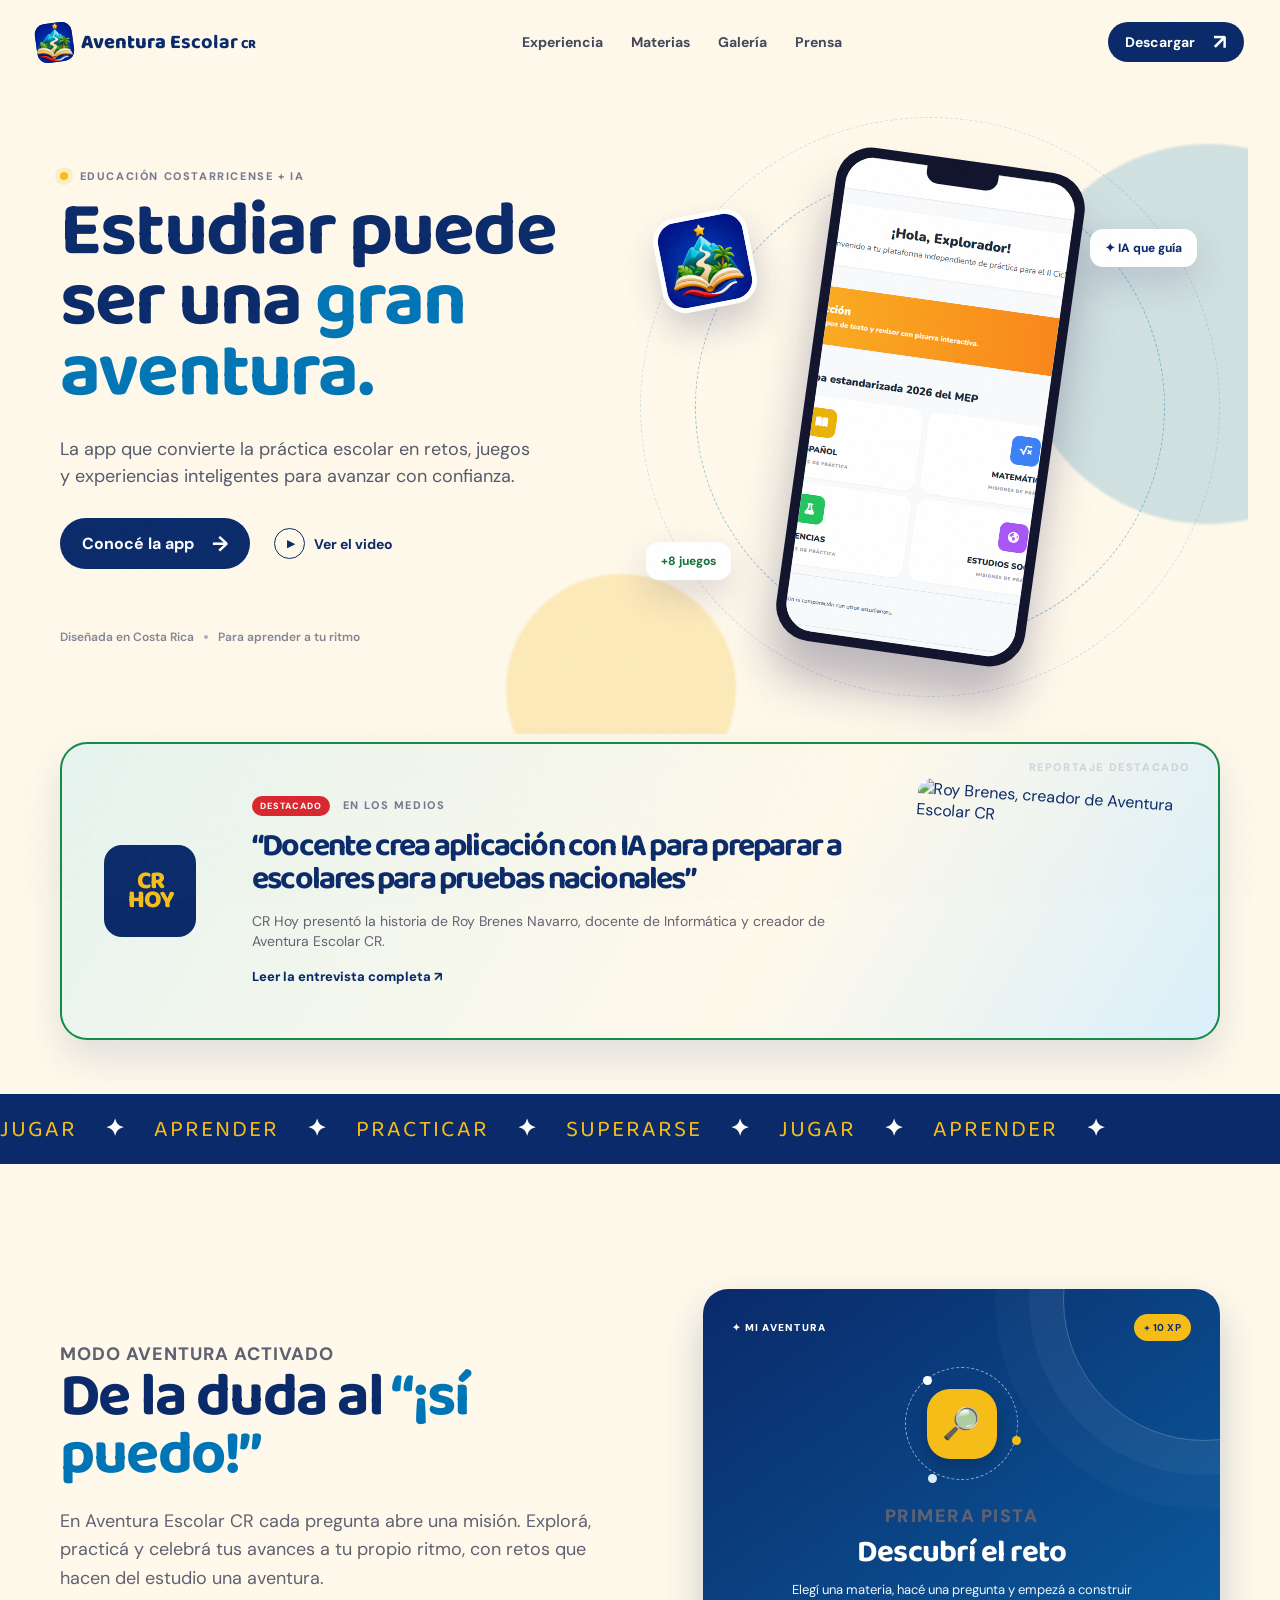
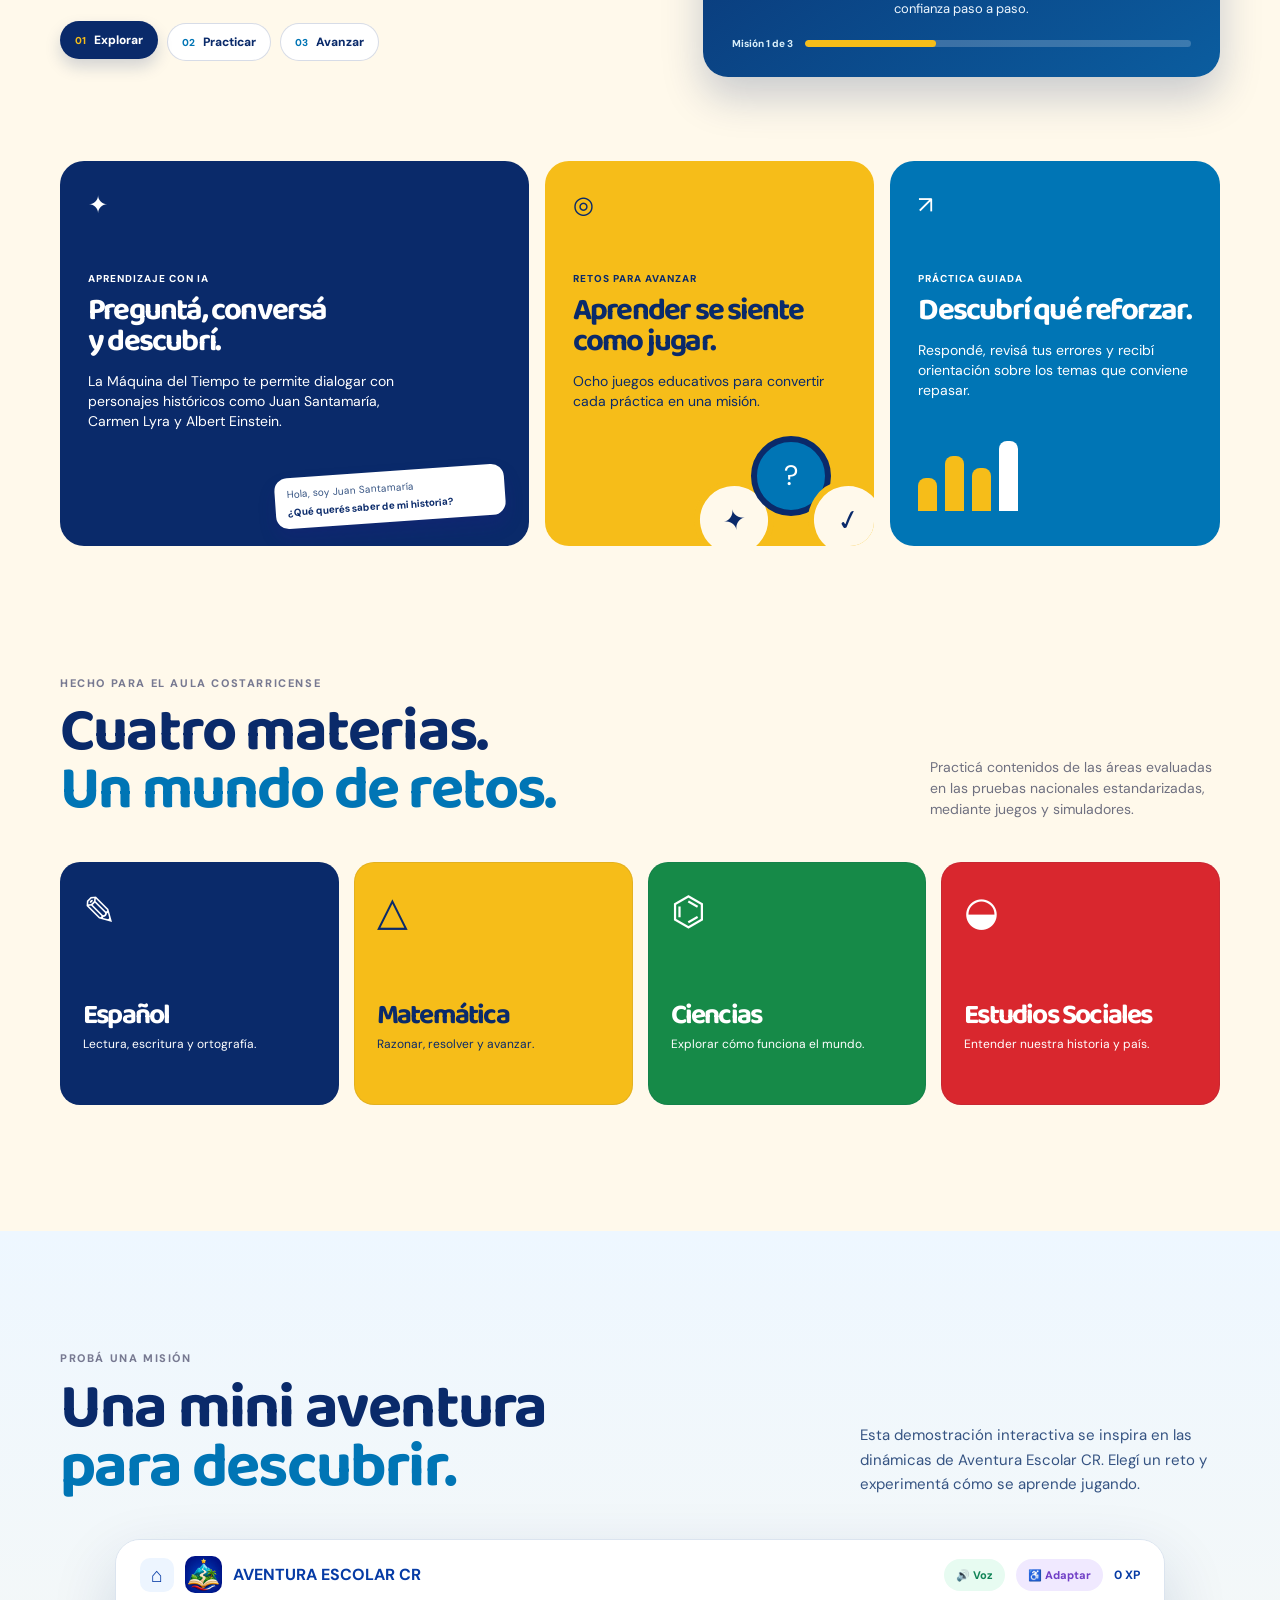
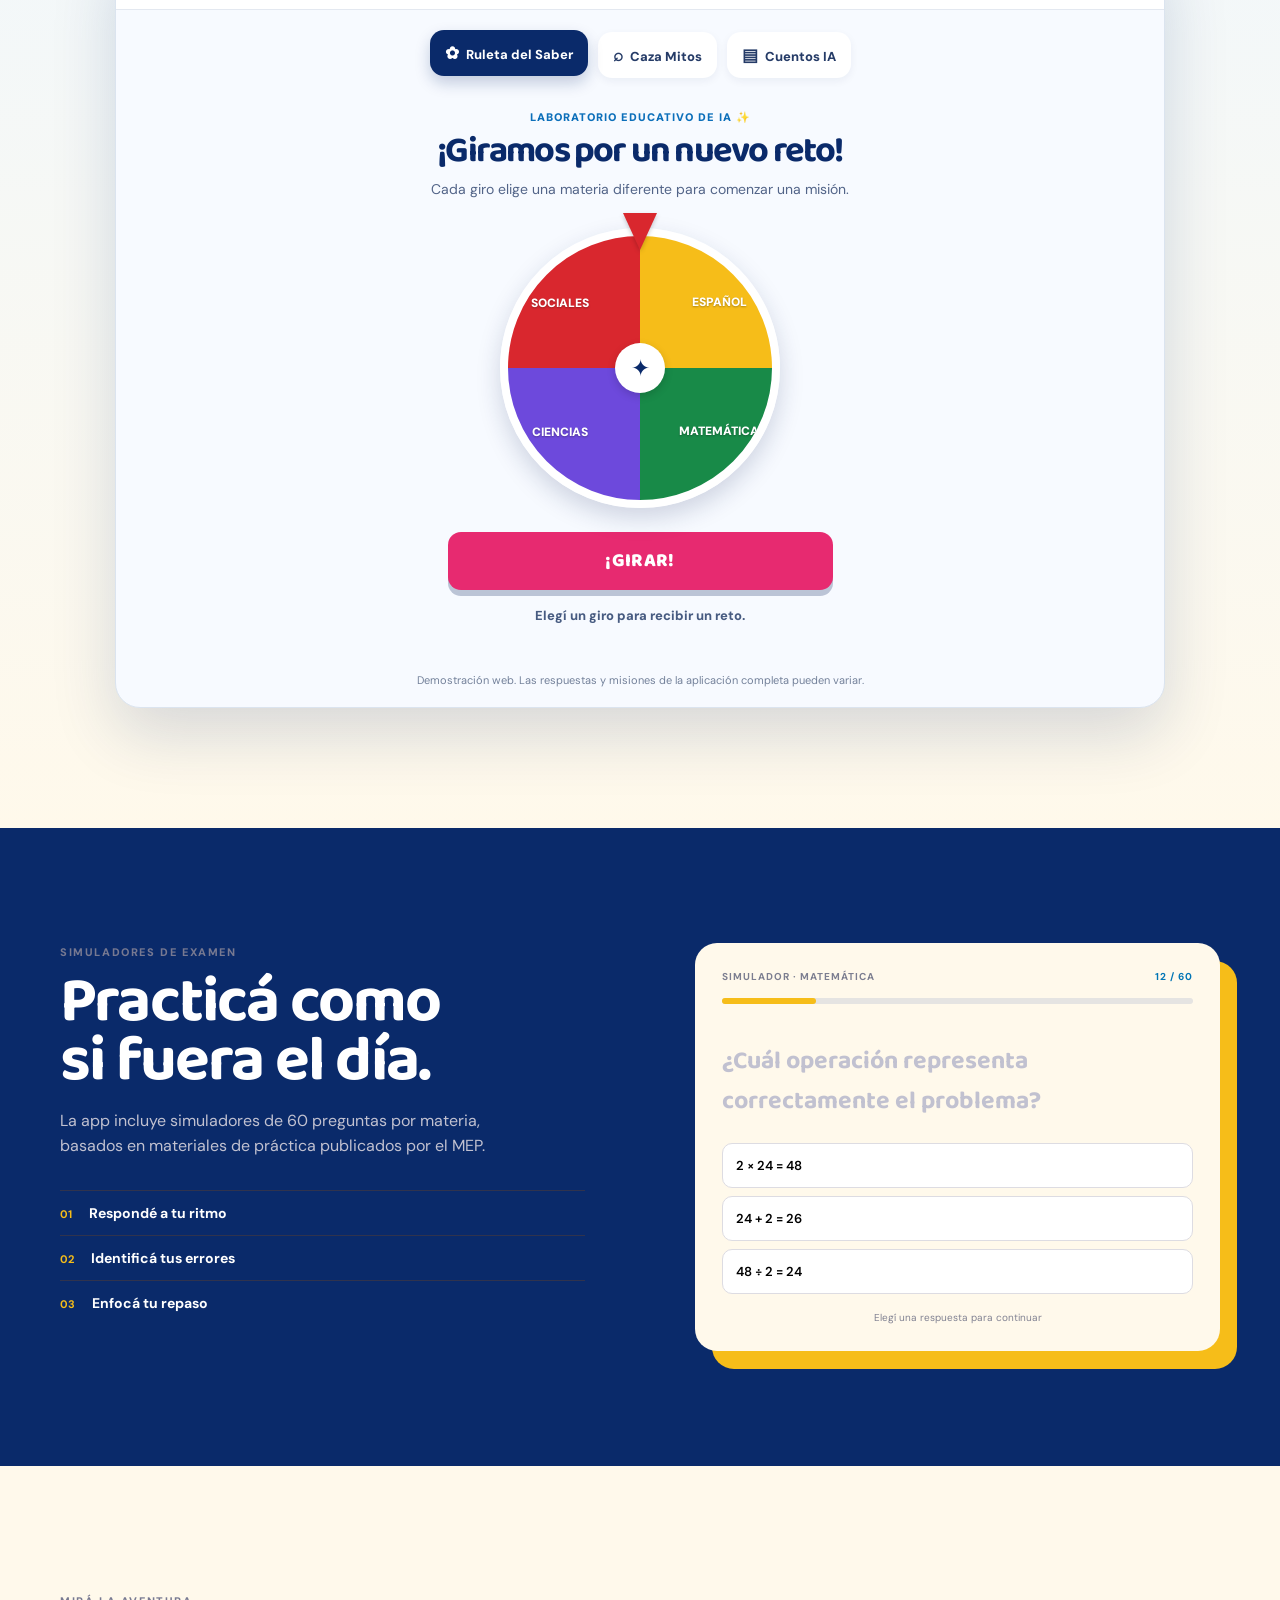
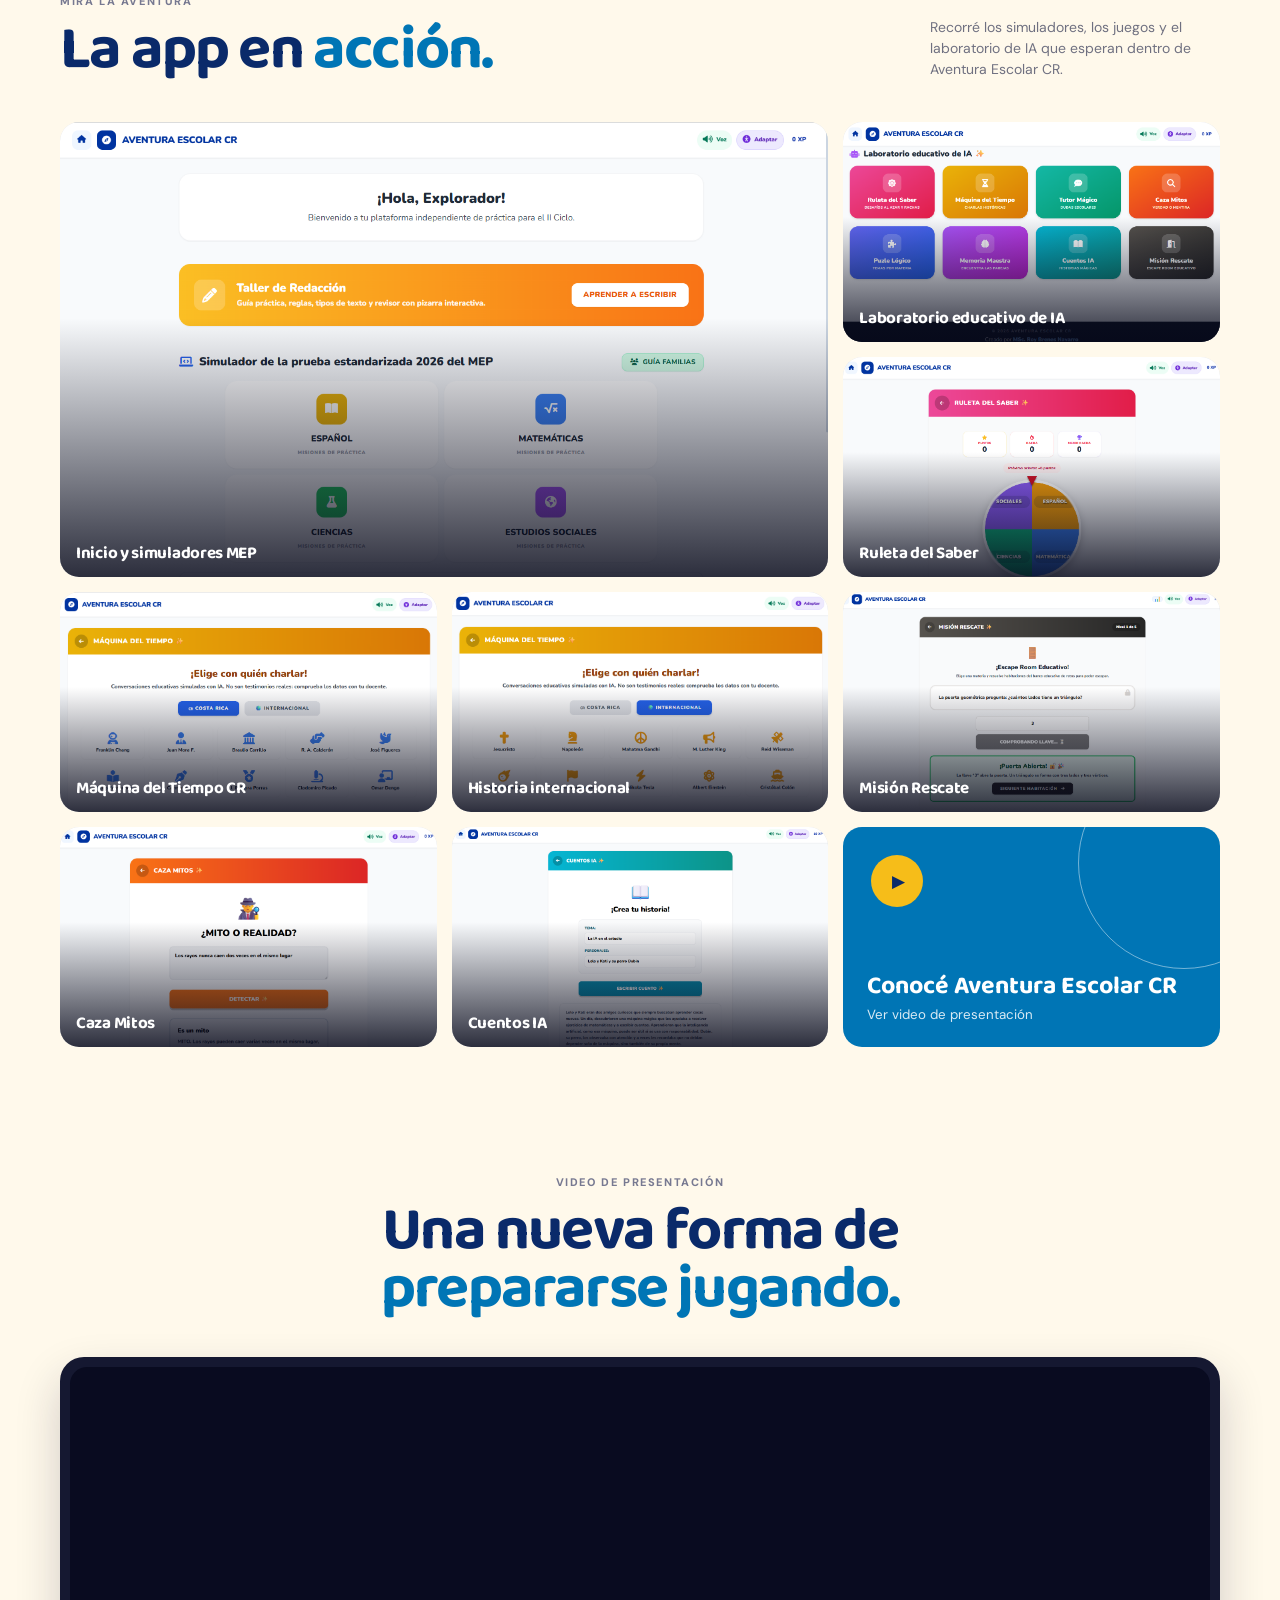
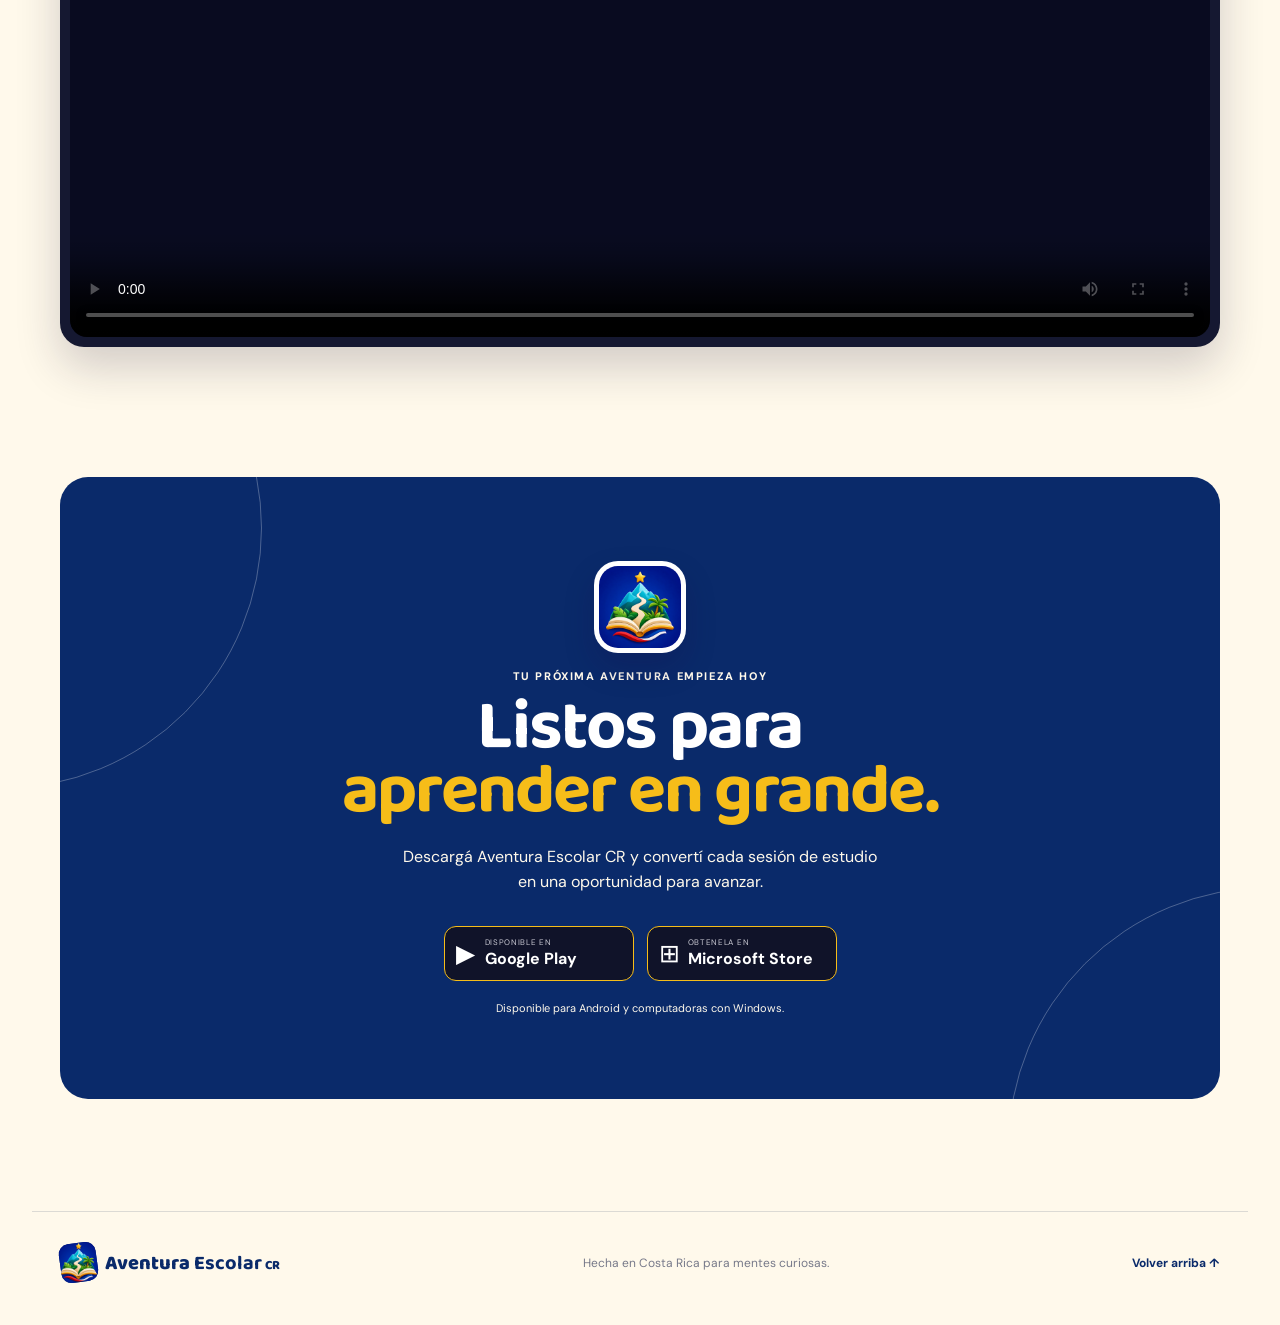
==== commit e59c80c2: "Make learning journey section interactive" ====
--- a/index.html
+++ b/index.html
@@ -85,9 +85,25 @@
 
     <section class="ticker" aria-label="Temas destacados"><div><span>JUGAR</span><b>✦</b><span>APRENDER</span><b>✦</b><span>PRACTICAR</span><b>✦</b><span>SUPERARSE</span><b>✦</b><span>JUGAR</span><b>✦</b><span>APRENDER</span><b>✦</b></div></section>
 
-    <section class="intro section-shell" id="como-funciona">
-      <div class="intro-label">UNA EXPERIENCIA DIFERENTE</div>
-      <div><h2>De la duda al <em>“¡sí puedo!”</em></h2><p>Aprender no es memorizar por memorizar. Es comprender, probar, equivocarse y volver a intentarlo. Aventura Escolar CR acompaña ese camino con una experiencia clara, entretenida y pensada para escolares.</p></div>
+    <section class="intro section-shell" id="como-funciona" aria-labelledby="mision-titulo">
+      <div class="intro-copy">
+        <p class="intro-label">MODO AVENTURA ACTIVADO</p>
+        <h2 id="mision-titulo">De la duda al <em>“¡sí puedo!”</em></h2>
+        <p>En Aventura Escolar CR cada pregunta abre una misión. Explorá, practicá y celebrá tus avances a tu propio ritmo, con retos que hacen del estudio una aventura.</p>
+        <div class="mission-steps" aria-label="Elige una etapa de la aventura">
+          <button class="mission-step active" type="button" data-mission="explora" aria-pressed="true"><span>01</span> Explorar</button>
+          <button class="mission-step" type="button" data-mission="practica" aria-pressed="false"><span>02</span> Practicar</button>
+          <button class="mission-step" type="button" data-mission="avanza" aria-pressed="false"><span>03</span> Avanzar</button>
+        </div>
+      </div>
+      <aside class="mission-console" aria-live="polite">
+        <div class="mission-console-top"><span>✦ MI AVENTURA</span><b id="mission-xp">+ 10 XP</b></div>
+        <div class="mission-orbit"><span class="mission-icon" id="mission-icon">🔎</span><i></i><i></i><i></i></div>
+        <p class="mission-kicker" id="mission-kicker">PRIMERA PISTA</p>
+        <h3 id="mission-title">Descubrí el reto</h3>
+        <p id="mission-copy">Elegí una materia, hacé una pregunta y empezá a construir confianza paso a paso.</p>
+        <div class="mission-progress"><span id="mission-progress-label">Misión 1 de 3</span><div><i id="mission-progress-bar"></i></div></div>
+      </aside>
     </section>
 
     <section class="feature-grid section-shell">
--- a/palette.css
+++ b/palette.css
@@ -54,5 +54,27 @@
 .store-button { border-color: var(--lime); }.store-button:hover { background: var(--blue); }
 .ticker { background: var(--ink); color: var(--lime); }.ticker b { color: #fff; }
 
+/* Consola interactiva: la ruta de una misión escolar. */
+.intro { grid-template-columns: 1.05fr .95fr; align-items: center; gap: 72px; }
+.intro-copy > p:not(.intro-label) { max-width: 610px; }
+.mission-steps { display: flex; gap: 9px; flex-wrap: wrap; margin-top: 30px; }
+.mission-step { border: 1px solid rgba(10, 42, 106, .16); background: #fff; color: var(--ink); border-radius: 999px; padding: 10px 14px; font: 800 12px 'DM Sans', sans-serif; cursor: pointer; transition: transform .2s, background .2s, color .2s, box-shadow .2s; }
+.mission-step span { color: var(--blue); font-size: 10px; margin-right: 5px; }
+.mission-step:hover, .mission-step.active { transform: translateY(-2px); background: var(--ink); color: #fff; box-shadow: 0 8px 16px rgba(10, 42, 106, .18); }
+.mission-step.active span { color: var(--lime); }
+.mission-console { position: relative; overflow: hidden; padding: 25px 29px 27px; min-height: 365px; border-radius: 25px; background: linear-gradient(145deg, var(--ink), #0b5d9f); color: #fff; box-shadow: 0 20px 42px rgba(10, 42, 106, .22); }
+.mission-console::before { content: ''; position: absolute; width: 280px; height: 280px; right: -125px; top: -130px; border: 1px solid rgba(255,255,255,.23); border-radius: 50%; box-shadow: 0 0 0 34px rgba(255,255,255,.04), 0 0 0 68px rgba(255,255,255,.025); }
+.mission-console-top { position: relative; display: flex; align-items: center; justify-content: space-between; font-size: 10px; letter-spacing: 1.25px; font-weight: 900; }
+.mission-console-top b { padding: 7px 10px; border-radius: 999px; color: var(--ink); background: var(--lime); letter-spacing: .4px; }
+.mission-orbit { width: 113px; height: 113px; margin: 26px auto 18px; border: 1px dashed rgba(255,255,255,.55); border-radius: 50%; display: grid; place-items: center; position: relative; animation: missionSpin 18s linear infinite; }
+.mission-icon { width: 70px; height: 70px; display: grid; place-items: center; border-radius: 23px; background: var(--lime); font-size: 31px; box-shadow: 0 10px 18px rgba(0,0,0,.18); animation: missionCounterSpin 18s linear infinite; }
+.mission-orbit i { position: absolute; width: 9px; height: 9px; border-radius: 50%; background: #fff; }.mission-orbit i:nth-child(2) { top: 8px; left: 17px; }.mission-orbit i:nth-child(3) { right: -4px; bottom: 34px; background: var(--lime); }.mission-orbit i:nth-child(4) { left: 22px; bottom: -4px; background: #d9effa; }
+.mission-kicker { margin: 0; color: var(--lime); font-size: 10px; letter-spacing: 1.5px; font-weight: 900; text-align: center; }
+.mission-console h3 { margin-top: 6px; font-size: 31px; line-height: 1; text-align: center; letter-spacing: -.8px; }
+.mission-console > p:not(.mission-kicker) { margin: 12px auto 18px; max-width: 390px; text-align: center; color: #eef7ff; line-height: 1.5; font-size: 13px; }
+.mission-progress { position: relative; display: flex; align-items: center; gap: 12px; font-size: 10px; font-weight: 800; color: #d9effa; }.mission-progress > div { flex: 1; height: 7px; border-radius: 99px; overflow: hidden; background: rgba(255,255,255,.2); }.mission-progress i { display: block; width: 34%; height: 100%; border-radius: inherit; background: var(--lime); transition: width .35s ease; }
+@keyframes missionSpin { to { transform: rotate(360deg); } } @keyframes missionCounterSpin { to { transform: rotate(-360deg); } }
+
 @media (max-width: 800px) { .site-header.scrolled { background: rgba(255, 249, 235, .96); } }
 @media (max-width: 800px) { .press-featured { padding-top: 0; padding-bottom: 34px; } .press-featured .press-card::before { right: 20px; top: 13px; font-size: 9px; } }
+@media (max-width: 800px) { .intro { gap: 34px; } .mission-console { min-height: 350px; padding: 23px 20px; } .mission-step { flex: 1; min-width: 108px; padding: 10px 8px; } }
